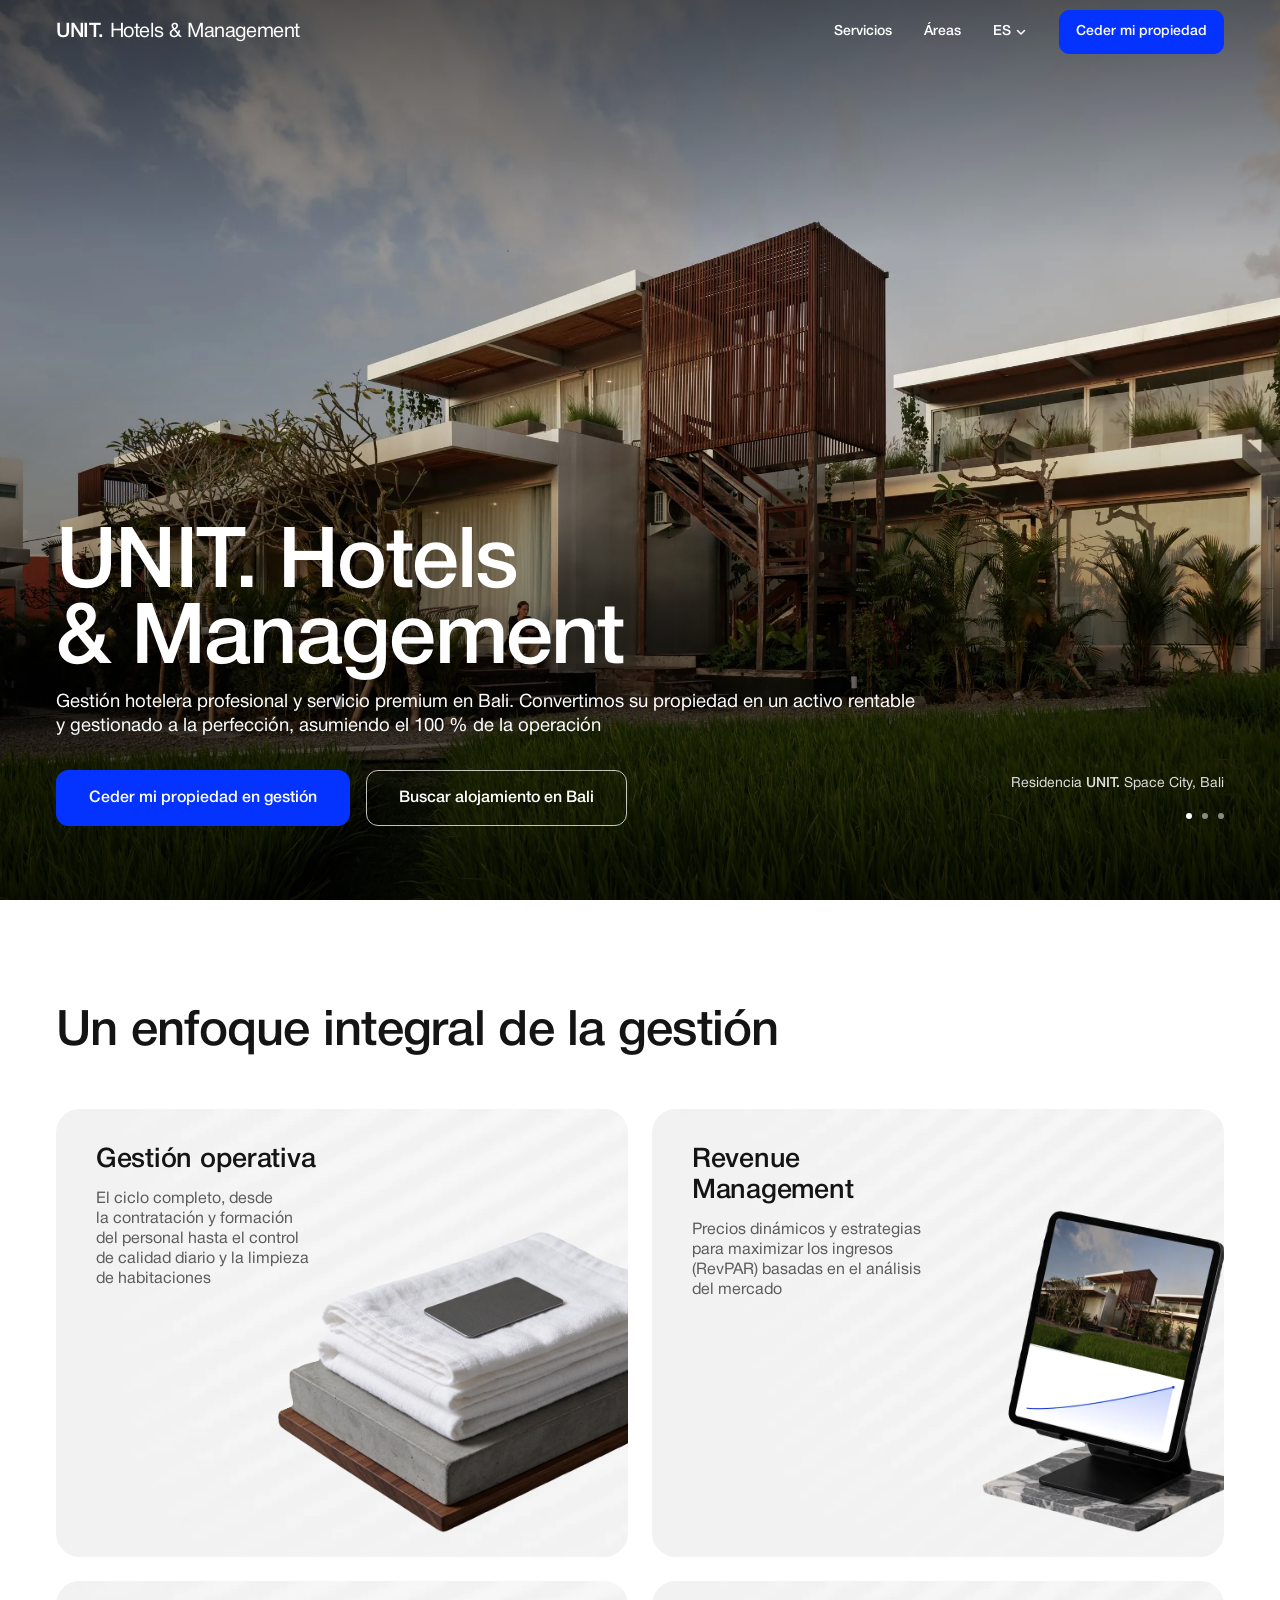
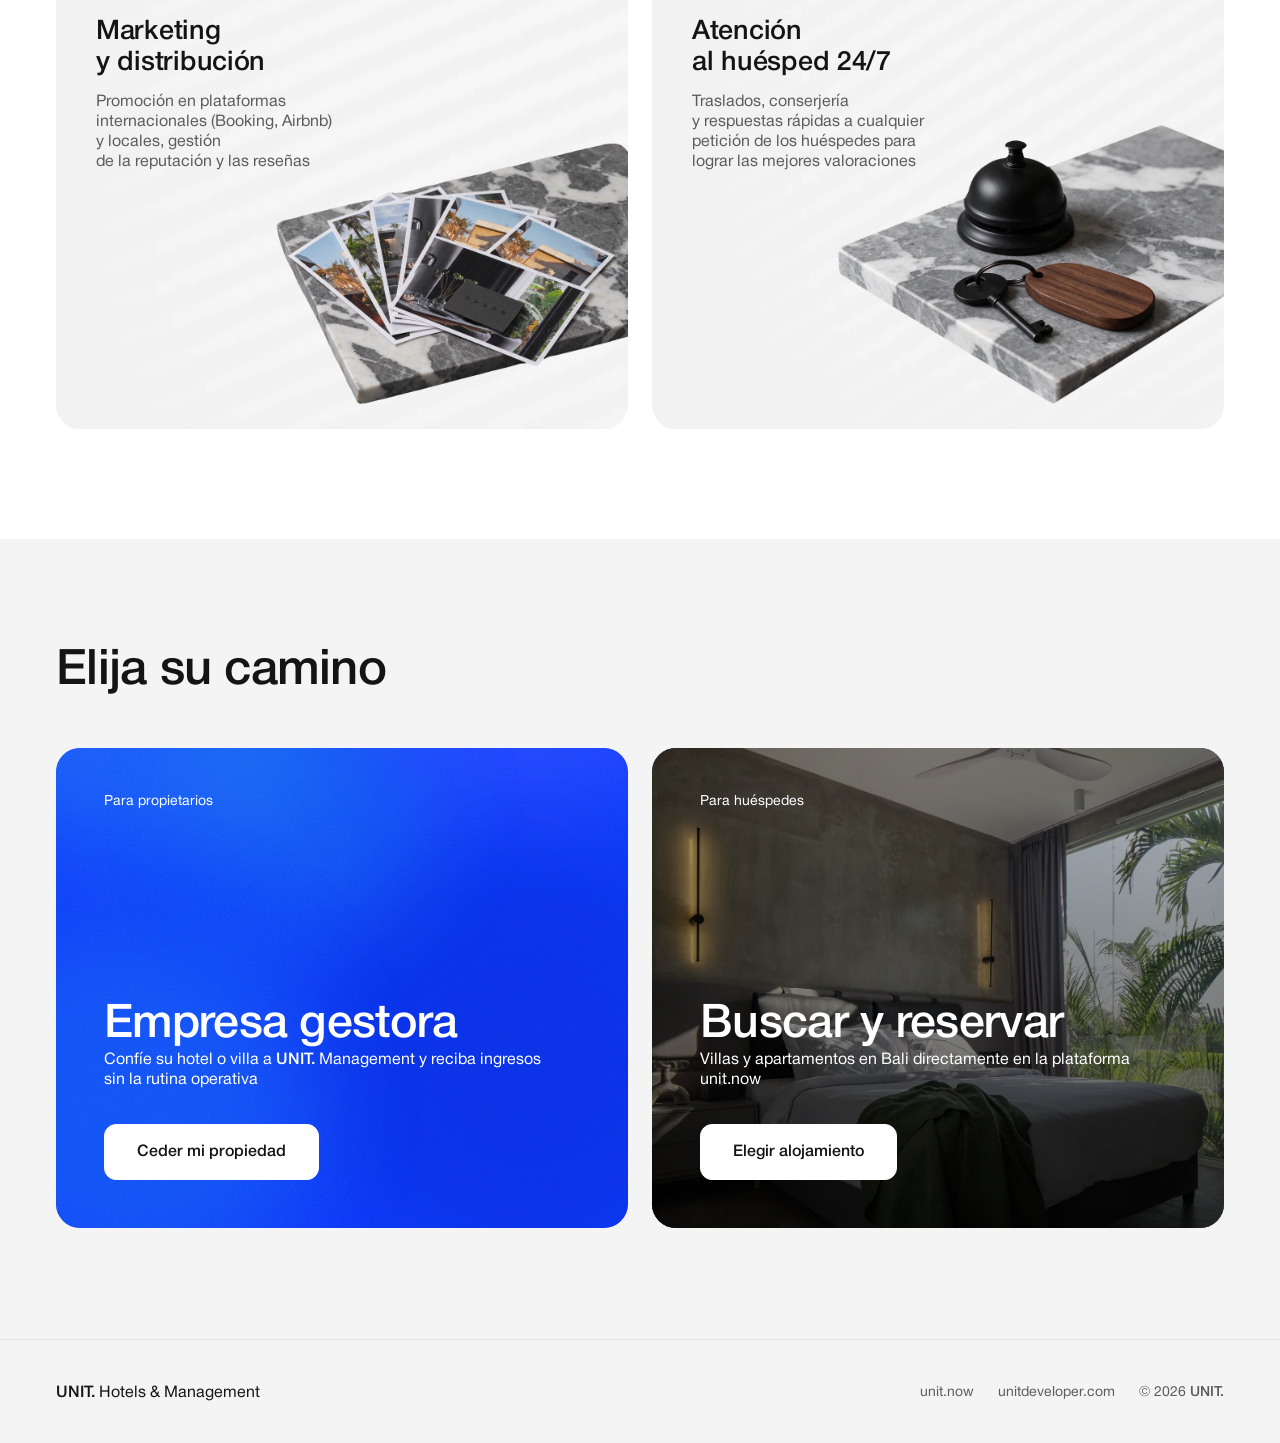
==== es/index.html @ 42de3222 "Шапка: подложка продлена под плашку Telegram/Safari, над первым экраном при прокрутке тёмное стекло" ====
<!doctype html>
<html lang="es" data-root="../">
<head>
<meta charset="utf-8">
<meta name="viewport" content="width=device-width, initial-scale=1">
<meta name="robots" content="noindex, nofollow">
<meta http-equiv="Content-Security-Policy" content="default-src 'self'; script-src 'self'; style-src 'self' 'unsafe-inline'; img-src 'self' data:; font-src 'self'; connect-src 'self'; form-action 'self'; base-uri 'self'; object-src 'none'; upgrade-insecure-requests">
<meta name="referrer" content="strict-origin-when-cross-origin">
<meta name="theme-color" content="#0433ff">
<title>UNIT. Hotels &amp; Management: hotel and villa management in Bali</title>
<meta name="description" content="Professional hospitality management and premium service in Bali. Operations, revenue management, distribution and 24/7 guest service for your property.">
<link rel="canonical" href="https://turbo1507.github.io/unithotels/es/">
<link rel="alternate" hreflang="en" href="https://turbo1507.github.io/unithotels/">
<link rel="alternate" hreflang="ru" href="https://turbo1507.github.io/unithotels/ru/">
<link rel="alternate" hreflang="id" href="https://turbo1507.github.io/unithotels/id/">
<link rel="alternate" hreflang="fr" href="https://turbo1507.github.io/unithotels/fr/">
<link rel="alternate" hreflang="es" href="https://turbo1507.github.io/unithotels/es/">
<link rel="alternate" hreflang="uk" href="https://turbo1507.github.io/unithotels/uk/">
<link rel="alternate" hreflang="it" href="https://turbo1507.github.io/unithotels/it/">
<link rel="alternate" hreflang="tr" href="https://turbo1507.github.io/unithotels/tr/">
<link rel="alternate" hreflang="nl" href="https://turbo1507.github.io/unithotels/nl/">
<link rel="alternate" hreflang="x-default" href="https://turbo1507.github.io/unithotels/">
<meta property="og:type" content="website">
<meta property="og:site_name" content="UNIT. Hotels &amp; Management">
<meta property="og:url" content="https://turbo1507.github.io/unithotels/es/">
<meta property="og:title" content="UNIT. Hotels &amp; Management">
<meta property="og:description" content="Professional hospitality management and premium service in Bali. Operations, revenue management, distribution and 24/7 guest service for your property.">
<meta property="og:image" content="https://turbo1507.github.io/unithotels/assets/img/og.jpg">
<meta property="og:image:width" content="1200">
<meta property="og:image:height" content="630">
<meta property="og:image:alt" content="UNIT. Space City residence among rice fields in Bali">
<meta property="og:locale" content="es_ES">
<meta property="og:locale:alternate" content="en_US">
<meta property="og:locale:alternate" content="ru_RU">
<meta property="og:locale:alternate" content="id_ID">
<meta property="og:locale:alternate" content="fr_FR">
<meta property="og:locale:alternate" content="uk_UA">
<meta property="og:locale:alternate" content="it_IT">
<meta property="og:locale:alternate" content="tr_TR">
<meta property="og:locale:alternate" content="nl_NL">
<meta name="twitter:card" content="summary_large_image">
<script type="application/ld+json">{"@context":"https://schema.org","@graph":[{"@type":"WebSite","name":"UNIT. Hotels & Management","url":"https://turbo1507.github.io/unithotels/","inLanguage":["en","ru","id","fr","es","uk","it","tr","nl"]},{"@type":"Organization","name":"UNIT. Hotels & Management","url":"https://turbo1507.github.io/unithotels/","parentOrganization":{"@type":"Organization","name":"UNIT.","url":"https://unitdeveloper.com"},"areaServed":"Bali, Indonesia","contactPoint":{"@type":"ContactPoint","telephone":"+62 813 3917 731","contactType":"customer service","availableLanguage":["en","ru","id"]}}]}</script>
<link rel="icon" href="data:image/svg+xml,%3Csvg xmlns=%27http://www.w3.org/2000/svg%27 viewBox=%270 0 32 32%27%3E%3Crect width=%2732%27 height=%2732%27 rx=%278%27 fill=%27%230433ff%27/%3E%3Ccircle cx=%2722%27 cy=%2722%27 r=%273%27 fill=%27%23fff%27/%3E%3C/svg%3E">
<link rel="preload" href="../assets/fonts/hn-medium.woff2" as="font" type="font/woff2" crossorigin>
<link rel="preload" href="../assets/fonts/hn-roman.woff2" as="font" type="font/woff2" crossorigin>
<link rel="stylesheet" href="../assets/site.css?v=mwm5n7fz">

</head>
<body>
<header class="hdr">
  <div class="container hdr-in">
    <a class="wordmark" href="#top"><i class="u5">UNIT.</i> Hotels &amp; Management</a>
    <nav class="nav" aria-label="Menú principal">
      <a href="#services">Servicios</a>
      <a href="#directions">Áreas</a>
    </nav>
    <div class="lang-dd">
      <button type="button" class="lang-dd-btn" aria-expanded="false" aria-controls="langList" aria-label="Idioma: Español"><span>ES</span><svg viewBox="0 0 12 12" aria-hidden="true"><path d="M2.5 4.5 6 8l3.5-3.5"/></svg></button>
      <ul class="lang-dd-list" id="langList" hidden><li><a href="../" hreflang="en" lang="en">English</a></li><li><a href="../ru/" hreflang="ru" lang="ru">Русский</a></li><li><a href="../id/" hreflang="id" lang="id">Bahasa Indonesia</a></li><li><a href="../fr/" hreflang="fr" lang="fr">Français</a></li><li><a href="../es/" hreflang="es" lang="es" aria-current="true">Español</a></li><li><a href="../uk/" hreflang="uk" lang="uk">Українська</a></li><li><a href="../it/" hreflang="it" lang="it">Italiano</a></li><li><a href="../tr/" hreflang="tr" lang="tr">Türkçe</a></li><li><a href="../nl/" hreflang="nl" lang="nl">Nederlands</a></li></ul>
    </div>
    <a class="btn btn-sm hdr-cta" href="#directions">Ceder mi propiedad</a>
  </div>
</header>

<main id="top">
  <section class="hero">
    <div class="hero-media">
      <div class="hero-slide on"><picture>
        <source media="(max-width:599px)" srcset="../assets/img/hero-m.webp" type="image/webp">
        <img src="../assets/img/hero.webp" alt="Residencia UNIT. Space City entre arrozales en Bali" fetchpriority="high" width="2200" height="1467">
      </picture></div>
      <div class="hero-slide"><picture>
        <source media="(max-width:599px)" srcset="../assets/img/hero2-m.webp" type="image/webp">
        <img src="../assets/img/hero2.webp" alt="Terraza con vista a los arrozales" loading="lazy" width="2200" height="1467">
      </picture></div>
      <div class="hero-slide"><picture>
        <source media="(max-width:599px)" srcset="../assets/img/hero3-m.webp" type="image/webp">
        <img src="../assets/img/hero3.webp" alt="UNIT. Space City al atardecer" loading="lazy" width="2200" height="1467">
      </picture></div>
    </div>
    <div class="container hero-in">
      <h1 class="t"><i class="u5">UNIT.</i> Hotels &amp; Management</h1>
      <p class="t hero-sub">Gestión hotelera profesional y servicio premium en Bali. Convertimos su propiedad en un activo rentable y gestionado a la perfección, asumiendo el 100 % de la operación</p>
      <div class="btns">
        <a class="btn btn-blue" href="#directions">Ceder mi propiedad en gestión</a>
        <a class="btn btn-ghost" href="https://unit.now">Buscar alojamiento en Bali</a>
      </div>
    </div>
    <div class="hero-caps"><p class="hero-cap on">Residencia <i class="u5">UNIT.</i> Space City, Bali</p><p class="hero-cap" aria-hidden="true">Terraza con vista a los arrozales</p><p class="hero-cap" aria-hidden="true"><i class="u5">UNIT.</i> Space City al atardecer</p></div>
    <div class="hero-dots" role="group" aria-label="Fotos"></div>
  </section>

  <section class="sec svc-sec" id="services">
    <div class="container">
      <h2 class="t h2">Un enfoque integral de la gestión</h2>
      <div class="svc">
        <article class="svc-card svc-ops svc-1">
          <div class="svc-pic"><picture>
            <source media="(max-width:599px)" srcset="../assets/img/svc-ops-m.webp" width="600" height="452">
            <img src="../assets/img/svc-ops.webp" alt="" width="920" height="719" loading="lazy">
          </picture></div>
          <h3 class="t">Gestión operativa</h3>
          <p class="t">El ciclo completo, desde la contratación y formación del personal hasta el control de calidad diario y la limpieza de habitaciones</p>
        </article>
        <article class="svc-card svc-rev svc-2">
          <div class="svc-pic"><picture>
            <source media="(max-width:599px)" srcset="../assets/img/svc-rev-m.webp" width="455" height="444">
            <img src="../assets/img/svc-rev.webp" alt="" width="594" height="760" loading="lazy">
          </picture></div>
          <h3 class="t">Revenue Management</h3>
          <p class="t">Precios dinámicos y estrategias para maximizar los ingresos (RevPAR) basadas en el análisis del mercado</p>
        </article>
        <article class="svc-card svc-mkt svc-3">
          <div class="svc-pic"><picture>
            <source media="(max-width:599px)" srcset="../assets/img/svc-mkt-m.webp" width="599" height="364">
            <img src="../assets/img/svc-mkt.webp" alt="" width="960" height="650" loading="lazy">
          </picture></div>
          <h3 class="t">Marketing y distribución</h3>
          <p class="t">Promoción en plataformas internacionales (Booking, Airbnb) y locales, gestión de la reputación y las reseñas</p>
        </article>
        <article class="svc-card svc-guest svc-4">
          <div class="svc-pic"><picture>
            <source media="(max-width:599px)" srcset="../assets/img/svc-guest-m.webp" width="698" height="481">
            <img src="../assets/img/svc-guest.webp" alt="" width="959" height="660" loading="lazy">
          </picture></div>
          <h3 class="t">Atención al huésped 24/7</h3>
          <p class="t">Traslados, conserjería y respuestas rápidas a cualquier petición de los huéspedes para lograr las mejores valoraciones</p>
        </article>
      </div>
    </div>
  </section>

  <section class="sec dir-sec" id="directions">
    <div class="container">
      <h2 class="t h2">Elija su camino</h2>
      <div class="dir">
        <article class="dir-card dir-mgmt">
          <div class="flow" aria-hidden="true"><span class="flow-blobs"><i></i><i></i><i></i><i></i><i></i></span><span class="flow-grain"></span></div>
          <span class="t dir-tag">Para propietarios</span>
          <div class="dir-body">
            <h3 class="t">Empresa gestora</h3>
            <p class="t">Confíe su hotel o villa a <i class="u5">UNIT.</i> Management y reciba ingresos sin la rutina operativa</p>
            <a class="btn btn-white" href="https://wa.me/628133917731" data-todo="unit-management-url" target="_blank" rel="noopener noreferrer">Ceder mi propiedad</a>
          </div>
        </article>
        <article class="dir-card dir-book">
          <img src="../assets/img/dir-book.webp" alt="" width="1600" height="1067" loading="lazy">
          <span class="t dir-tag">Para huéspedes</span>
          <div class="dir-body">
            <h3 class="t">Buscar y reservar</h3>
            <p class="t">Villas y apartamentos en Bali directamente en la plataforma unit.now</p>
            <a class="btn btn-white" href="https://unit.now">Elegir alojamiento</a>
          </div>
        </article>
      </div>
    </div>
  </section>
</main>

<footer class="ftr">
  <div class="container ftr-in">
    <span class="t wordmark"><i class="u5">UNIT.</i> Hotels &amp; Management</span>
    <nav class="ftr-links" aria-label="Ecosistema UNIT.">
      <a class="t" href="https://unit.now">unit.now</a>
      <a class="t" href="https://unitdeveloper.com">unitdeveloper.com</a>
      <span class="t">© 2026 <i class="u5">UNIT.</i></span>
    </nav>
  </div>
</footer>
<script src="../assets/site.js?v=mwm5n7fz" defer></script>
</body>
</html>
---- assets/site.css ----
/* метрики как у hhea: иначе Chrome на Windows берёт win-метрики и текст в строке сдвигается вниз */
@font-face{font-family:'Helvetica Neue';src:url(fonts/hn-roman.woff2) format('woff2');font-weight:400;font-display:swap;ascent-override:71.4%;descent-override:19.8%;line-gap-override:0%}
@font-face{font-family:'Helvetica Neue';src:url(fonts/hn-medium.woff2) format('woff2');font-weight:500;font-display:swap;ascent-override:71.4%;descent-override:19.1%;line-gap-override:0%}
@font-face{font-family:'Helvetica Neue';src:url(fonts/hn-bold.woff2) format('woff2');font-weight:700;font-display:swap;ascent-override:71.4%;descent-override:19.1%;line-gap-override:0%}

:root{
  --blue:#0433ff;--blue-hover:#2d55ff;--ink:#141414;--ink-2:#5c5c5c;--grey:#f4f4f4;--line:#e6e6e6;--white:#fff;
  --gutter:56px;--container:min(1600px,100% - 2*var(--gutter));
  --sec:clamp(56px,34.67px + 5.926vw,120px);
  --vh:1vh;
}
@media (max-width:1023px){:root{--gutter:32px}}
@media (max-width:599px){:root{--gutter:16px}}

*{box-sizing:border-box;margin:0;padding:0}
html,body{overflow-x:clip}
html{scroll-padding-top:64px}
body{font-family:'Helvetica Neue',Helvetica,Arial,sans-serif;font-weight:400;color:var(--ink);background:var(--white);-webkit-font-smoothing:antialiased;line-height:1.25;text-rendering:optimizeLegibility}
a{color:inherit;text-decoration:none}
img{display:block;max-width:100%}
i,em{font-style:normal}
ul{list-style:none}
.u5{font-weight:500}
.container{width:var(--container);margin-inline:auto}

/* текст обрезан по заглавным и по базовой линии, как в Figma: отступы между блоками считаются от букв */
.t{font-size:var(--fs);line-height:var(--lh);
  margin-top:calc(var(--mt,0px) + var(--fs)*.44 - var(--lh)/2);
  margin-bottom:calc(var(--mb,0px) + var(--fs)*.26 - var(--lh)/2)}

/* кнопки */
.btn{display:inline-flex;align-items:center;justify-content:center;height:56px;padding:0 32px;border-radius:12px;font-size:16px;font-weight:500;line-height:20px;white-space:nowrap;transition:background-color .2s,color .2s,border-color .2s,opacity .2s}
.btn-blue{background:var(--blue);color:var(--white)}
.btn-ghost{border:1px solid var(--white);color:var(--white)}
.btn-white{background:var(--white);color:var(--ink)}
.btn-sm{height:44px;padding:0 16px;border-radius:10px;font-size:14px;line-height:18px;background:var(--blue);color:var(--white)}

/* шапка как у UNIT.FURNITURE: прозрачная поверх первого экрана */
.hdr{position:fixed;inset:0 0 auto;z-index:20;color:var(--ink);background:rgba(255,255,255,.92);-webkit-backdrop-filter:blur(12px);backdrop-filter:blur(12px);border-bottom:1px solid var(--line);transition:background-color .3s,border-color .3s,color .3s}
.hdr.is-over{color:var(--white);background:rgba(0,0,0,.34);-webkit-backdrop-filter:blur(14px);backdrop-filter:blur(14px);border-color:rgba(255,255,255,.08)}
.hdr.is-over.is-top{background:transparent;-webkit-backdrop-filter:none;backdrop-filter:none;border-color:transparent}
/* в Telegram и Safari на iOS верх страницы виден сквозь их полупрозрачную плашку: продлеваем подложку шапки вверх */
.hdr::before{content:"";position:absolute;left:0;right:0;bottom:100%;height:240px;background:inherit;-webkit-backdrop-filter:inherit;backdrop-filter:inherit;pointer-events:none}
.hdr-in{display:flex;align-items:center;height:64px}
.wordmark{font-size:20px;line-height:24px;letter-spacing:-.02em;white-space:nowrap;margin-right:auto}
.nav{display:flex;gap:32px;margin-right:24px;font-size:14px;font-weight:500;line-height:18px}
.nav a{display:flex;align-items:center;min-height:44px;transition:opacity .2s}
.hdr-cta{margin-left:24px}
@media (hover:hover){.nav a:hover,.wordmark:hover{opacity:.8}}
.lang-dd{position:relative}
.lang-dd-btn{display:flex;align-items:center;gap:4px;height:44px;padding:0 8px;font:inherit;font-size:14px;font-weight:500;line-height:18px;color:inherit;background:none;border:0;border-radius:10px;cursor:pointer}
.lang-dd-btn svg{width:12px;height:12px;fill:none;stroke:currentColor;stroke-width:1.5;stroke-linecap:round;stroke-linejoin:round;transition:transform .2s}
.lang-dd-btn[aria-expanded="true"] svg{transform:rotate(180deg)}
.lang-dd-list{position:absolute;top:calc(100% + 8px);right:0;z-index:30;min-width:216px;padding:8px 0;background:var(--white);border:1px solid var(--line);border-radius:10px;color:var(--ink)}
.lang-dd-list[hidden]{display:none}
.lang-dd-list a{display:flex;align-items:center;min-height:44px;padding:0 16px;font-size:15px;white-space:nowrap}
.lang-dd-list a[aria-current]{color:var(--blue);font-weight:500}
@media (hover:hover){.lang-dd-btn:hover{opacity:.8}.lang-dd-list a:hover{color:var(--blue)}}
@media (max-width:1023px){.nav{display:none}}
@media (max-width:599px){
  .wordmark{font-size:17px;line-height:20px}
  .hdr-cta{display:none}
}

/* первый экран */
.hero{position:relative;display:flex;align-items:flex-end;min-height:max(640px,calc(var(--vh)*100));color:var(--white);background:#000}
.hero picture,.hero img{position:absolute;inset:0;width:100%;height:100%;object-fit:cover}
.hero::after{content:"";position:absolute;inset:0;background:linear-gradient(180deg,rgba(0,0,0,.45) 0%,rgba(0,0,0,0) 28%,rgba(0,0,0,0) 40%,rgba(0,0,0,.72) 100%)}
.hero-in{position:relative;z-index:1;display:flex;flex-direction:column;align-items:flex-start;padding-bottom:clamp(40px,26.67px + 3.704vw,80px)}
.hero h1{--fs:clamp(40px,22.67px + 4.815vw,92px);--lh:calc(var(--fs)*.9);font-weight:500;letter-spacing:-.02em;max-width:6.9em}
.hero-sub{--fs:clamp(16px,15px + .278vw,19px);--lh:clamp(20px,18.67px + .37vw,24px);--mt:clamp(24px,21.33px + .741vw,32px);max-width:992px}
.btns{display:flex;flex-wrap:wrap;gap:16px;margin-top:clamp(32px,29.33px + .741vw,40px)}
@media (max-width:599px){
  .btns{flex-direction:column;gap:8px;width:100%}
  .btns .btn{width:100%}
}

/* секции */
.sec{padding-block:var(--sec)}
.h2{--fs:clamp(32px,25.33px + 1.852vw,52px);--lh:clamp(35px,28px + 1.944vw,56px);--mb:64px;font-weight:500;letter-spacing:-.015em}
@media (max-width:599px){.h2{--mb:40px}}

/* услуги: заголовок и текст слева сверху, предмет справа снизу; обрезать можно только правым краем */
.svc{display:grid;gap:24px}
@media (min-width:1200px){.svc{grid-template-columns:1fr 1fr}}
.svc-card{position:relative;height:448px;padding:40px;border-radius:24px;overflow:clip;isolation:isolate;background:var(--grey) center/cover no-repeat}
/* подложки по классам, не через переменную: url() в var() Chrome считает от файла стилей, Safari от страницы */
.svc-1{background-image:url(img/bg-d1.webp)}.svc-2{background-image:url(img/bg-d2.webp)}.svc-3{background-image:url(img/bg-d3.webp)}.svc-4{background-image:url(img/bg-d4.webp)}
.svc-card h3{--fs:27px;--lh:31px;font-weight:500;letter-spacing:-.01em;max-width:240px}
.svc-card p{--fs:16px;--lh:20px;--mt:24px;color:var(--ink-2);max-width:240px}
.svc-pic{position:absolute;inset:0;z-index:-1;pointer-events:none;user-select:none;container-type:inline-size}
.svc-pic img{position:absolute;bottom:24px;height:auto;max-width:none}
.svc-ops .svc-pic img{width:min(440px,67.5cqw);right:max(-40px,-6.1cqw)}
.svc-rev .svc-pic img{width:min(288px,44.2cqw);right:max(-12px,-1.8cqw)}
.svc-mkt .svc-pic img{width:min(443px,67.9cqw);right:max(-40px,-6.1cqw)}
.svc-guest .svc-pic img{width:min(465px,71.3cqw);right:max(-24px,-3.7cqw)}
/* телефон: предмет выглядывает над карточкой на 32, текст под ним */
@media (max-width:599px){
  .svc-sec .h2{--mb:72px}
  .svc{gap:56px}
  .svc-card{height:auto;padding:208px 24px 32px;border-radius:16px;overflow:visible}
  .svc-1{background-image:url(img/bg-m1.webp)}.svc-2{background-image:url(img/bg-m2.webp)}.svc-3{background-image:url(img/bg-m3.webp)}.svc-4{background-image:url(img/bg-m4.webp)}
  .svc-card h3{--fs:22px;--lh:25px;max-width:none}
  .svc-card p{--mt:16px;max-width:none}
  .svc-pic{inset:-32px 0 auto;height:208px;overflow:clip;border-radius:0}
  .svc-pic img{top:0;bottom:auto;height:208px;width:auto}
  .svc-ops .svc-pic img,.svc-rev .svc-pic img{width:auto;right:auto;left:50%;transform:translateX(-50%)}
  .svc-mkt .svc-pic img{width:auto;right:auto;left:24px}
  .svc-guest .svc-pic{top:-80px;height:256px}
  .svc-guest .svc-pic img{width:auto;right:auto;left:24px;top:16px;height:240px}
}

/* направления */
.dir-sec{background:var(--grey)}
.dir{display:grid;gap:24px}
@media (min-width:1024px){.dir{grid-template-columns:1fr 1fr}}
.dir-card{position:relative;display:flex;flex-direction:column;justify-content:space-between;min-height:480px;padding:48px;border-radius:24px;overflow:clip;isolation:isolate;color:var(--white);transition:background-color .25s}
.dir-mgmt{background:var(--blue)}
.dir-book{background:#1d2a4a}
.dir-book img{position:absolute;inset:0;width:100%;height:100%;object-fit:cover;z-index:-2;transition:transform .5s}
.dir-book::after{content:"";position:absolute;inset:0;z-index:-1;background:linear-gradient(180deg,rgba(0,0,0,.2) 0%,rgba(0,0,0,.7) 100%)}
/* синяя карточка: живой фон как у подписки nuanu, но ещё слабее — пятна почти в тон синего, зерно тише */
.flow{position:absolute;inset:0;z-index:-1;pointer-events:none;border-radius:inherit;overflow:hidden}
.flow-blobs{position:absolute;inset:0}
.flow-blobs i{position:absolute;border-radius:50%;aspect-ratio:1;filter:blur(clamp(32px,4vw,56px));will-change:transform;animation:flow-float 18s ease-in-out infinite alternate}
.flow-blobs i:nth-child(1){width:70%;left:-22%;top:-60%;background:#2a8cf5;opacity:.45}
.flow-blobs i:nth-child(2){width:60%;left:52%;top:-55%;background:#2e50ff;opacity:.7;animation-duration:23s;animation-delay:-6s}
.flow-blobs i:nth-child(3){width:75%;left:45%;top:20%;background:#0a2fe0;opacity:.7;animation-duration:26s;animation-delay:-11s}
.flow-blobs i:nth-child(4){width:65%;left:-20%;top:35%;background:#1a6cf0;opacity:.5;animation-duration:22s;animation-delay:-3s}
.flow-blobs i:nth-child(5){width:40%;left:25%;top:-10%;background:#2bb6e0;opacity:.25;animation-duration:28s;animation-delay:-14s}
@keyframes flow-float{0%{transform:translate(0,0) scale(1)}25%{transform:translate(26%,20%) scale(1.14)}50%{transform:translate(6%,42%) scale(.88)}75%{transform:translate(-24%,18%) scale(1.1)}100%{transform:translate(-8%,-6%) scale(.96)}}
@media (prefers-reduced-motion:reduce){.flow-blobs i{animation:none}}
.flow-grain{position:absolute;inset:0;opacity:.14;mix-blend-mode:overlay;background-image:url("data:image/svg+xml,%3Csvg xmlns=%27http://www.w3.org/2000/svg%27 width=%27160%27 height=%27160%27%3E%3Cfilter id=%27n%27%3E%3CfeTurbulence type=%27fractalNoise%27 baseFrequency=%27.9%27 numOctaves=%272%27 stitchTiles=%27stitch%27/%3E%3C/filter%3E%3Crect width=%27100%25%27 height=%27100%25%27 filter=%27url(%23n)%27/%3E%3C/svg%3E")}
.dir-tag{--fs:14px;--lh:18px}
.dir-body{display:flex;flex-direction:column;align-items:flex-start}
.dir-card h3{--fs:clamp(32px,26.33px + 1.574vw,49px);--lh:clamp(34px,28.33px + 1.574vw,51px);font-weight:500;letter-spacing:-.015em}
.dir-card p{--fs:16px;--lh:20px;--mt:24px;max-width:480px}
@media (min-width:1280px){.dir-card p{--mt:16px}}
.dir-card .btn{margin-top:40px}
@media (max-width:599px){
  .dir{gap:16px}
  .dir-card{min-height:400px;padding:32px 24px;border-radius:16px}
  .dir-card .btn{margin-top:24px;width:100%}
}

/* подвал */
.ftr{background:var(--grey);border-top:1px solid var(--line);color:var(--ink-2)}
.ftr-in{display:flex;align-items:center;justify-content:space-between;gap:24px;min-height:103px}
.ftr .wordmark{--fs:16px;--lh:24px;font-size:var(--fs);color:var(--ink);letter-spacing:0;margin-right:0}
.ftr-links{display:flex;flex-wrap:wrap;align-items:center;gap:16px 24px}
.ftr-links .t{--fs:14px;--lh:21px}
@media (hover:hover){.ftr-links a:hover{color:var(--blue)}}
@media (max-width:599px){
  .ftr-in{flex-direction:column;align-items:flex-start;gap:0;padding-block:40px}
  .ftr-links{margin-top:24px}
  .ftr-links span{flex-basis:100%}
}

/* зона нажатия не меньше 44 без сдвига вёрстки */
.ftr-links a,.wordmark{position:relative}
.ftr-links a::after,.wordmark::after{content:"";position:absolute;inset:-12px -6px}

/* фокус с клавиатуры */
:focus-visible{outline:2px solid var(--blue);outline-offset:3px}
.hdr.is-over :focus-visible,.hero :focus-visible,.dir-card:focus-visible{outline-color:var(--white)}
.dir-card:focus-visible{outline-offset:-6px}

/* состояния кнопок по логике UNIT.FURNITURE: синяя при наведении становится контурной (рамка и текст синие),
   прозрачная на фото заливается синим, белая меняет текст на синий; плавно .3s, без сжатия.
   На телефоне наведения нет: то же самое показывает нажатие. Фокус с клавиатуры — обводка */
html{-webkit-tap-highlight-color:transparent}
.btn{border:1px solid transparent;transition:background-color .3s ease,color .3s ease,border-color .3s ease;touch-action:manipulation}
.btn-blue,.btn-sm{background:var(--blue);border-color:var(--blue);color:var(--white)}
.btn-ghost{background:transparent;border-color:rgba(255,255,255,.75);color:var(--white)}
.btn-white{background:var(--white);border-color:var(--white);color:var(--ink)}
@media (hover:hover){
  .btn-blue:hover,.btn-sm:hover{background:transparent;border-color:var(--blue);color:var(--blue)}
  .btn-ghost:hover{background:var(--blue);border-color:var(--blue);color:var(--white)}
  .btn-white:hover{color:var(--blue)}
}
.btn-blue:active,.btn-sm:active{background:transparent;border-color:var(--blue);color:var(--blue)}
.btn-ghost:active{background:var(--blue);border-color:var(--blue);color:var(--white)}
.btn-white:active{color:var(--blue)}
.nav a:active,.wordmark:active,.lang-dd-btn:active{opacity:.6}
.lang-dd-list a:active{color:var(--blue)}
.ftr-links a:active{color:var(--blue)}


/* галерея первого экрана как у UNIT.FURNITURE: 3 фото сменяются наплывом, подпись справа внизу над точками */
.hero{--hb:clamp(40px,26.67px + 3.704vw,80px);--edge:calc((100% - var(--container))/2)}
.hero-media{position:absolute;inset:0}
.hero-slide{position:absolute;inset:0;opacity:0;transition:opacity 1.1s ease}
.hero-slide.on{opacity:1}
.hero-caps{position:absolute;z-index:2;right:var(--edge);bottom:calc(var(--hb) + 32px);width:min(34ch,34%);height:44px}
.hero-cap{position:absolute;right:0;bottom:0;width:max-content;max-width:100%;text-align:right;font-size:14px;line-height:20px;color:rgba(255,255,255,.86);opacity:0;transition:opacity .6s ease}
.hero-cap.on{opacity:1;transition-delay:.3s}
.hero-dots{position:absolute;z-index:2;right:calc(var(--edge) - 5px);bottom:calc(var(--hb) - 2px);display:flex;filter:drop-shadow(0 0 3px rgba(0,0,0,.35))}
.hero-dots button{position:relative;display:grid;place-items:center;width:16px;height:24px;padding:0;border:0;background:none;cursor:pointer}
.hero-dots button::before{content:"";width:6px;height:6px;border-radius:50%;background:rgba(255,255,255,.5);transition:background-color .2s,transform .2s}
.hero-dots button::after{content:"";position:absolute;inset:-10px 0}
.hero-dots button[aria-current="true"]::before{background:var(--white)}
@media (hover:hover){.hero-dots button:hover::before{background:rgba(255,255,255,.85)}}
.hero-dots button:active::before{transform:scale(.8)}
/* текст первого экрана не заходит под подпись */
@media (min-width:1024px){.hero-in{padding-right:min(34ch,34%)}}
@media (max-width:1023px){.hero-caps{display:none}}
@media (max-width:599px){.hero-dots{display:none}}
@media (prefers-reduced-motion:reduce){.hero-slide,.hero-cap{transition:none}}
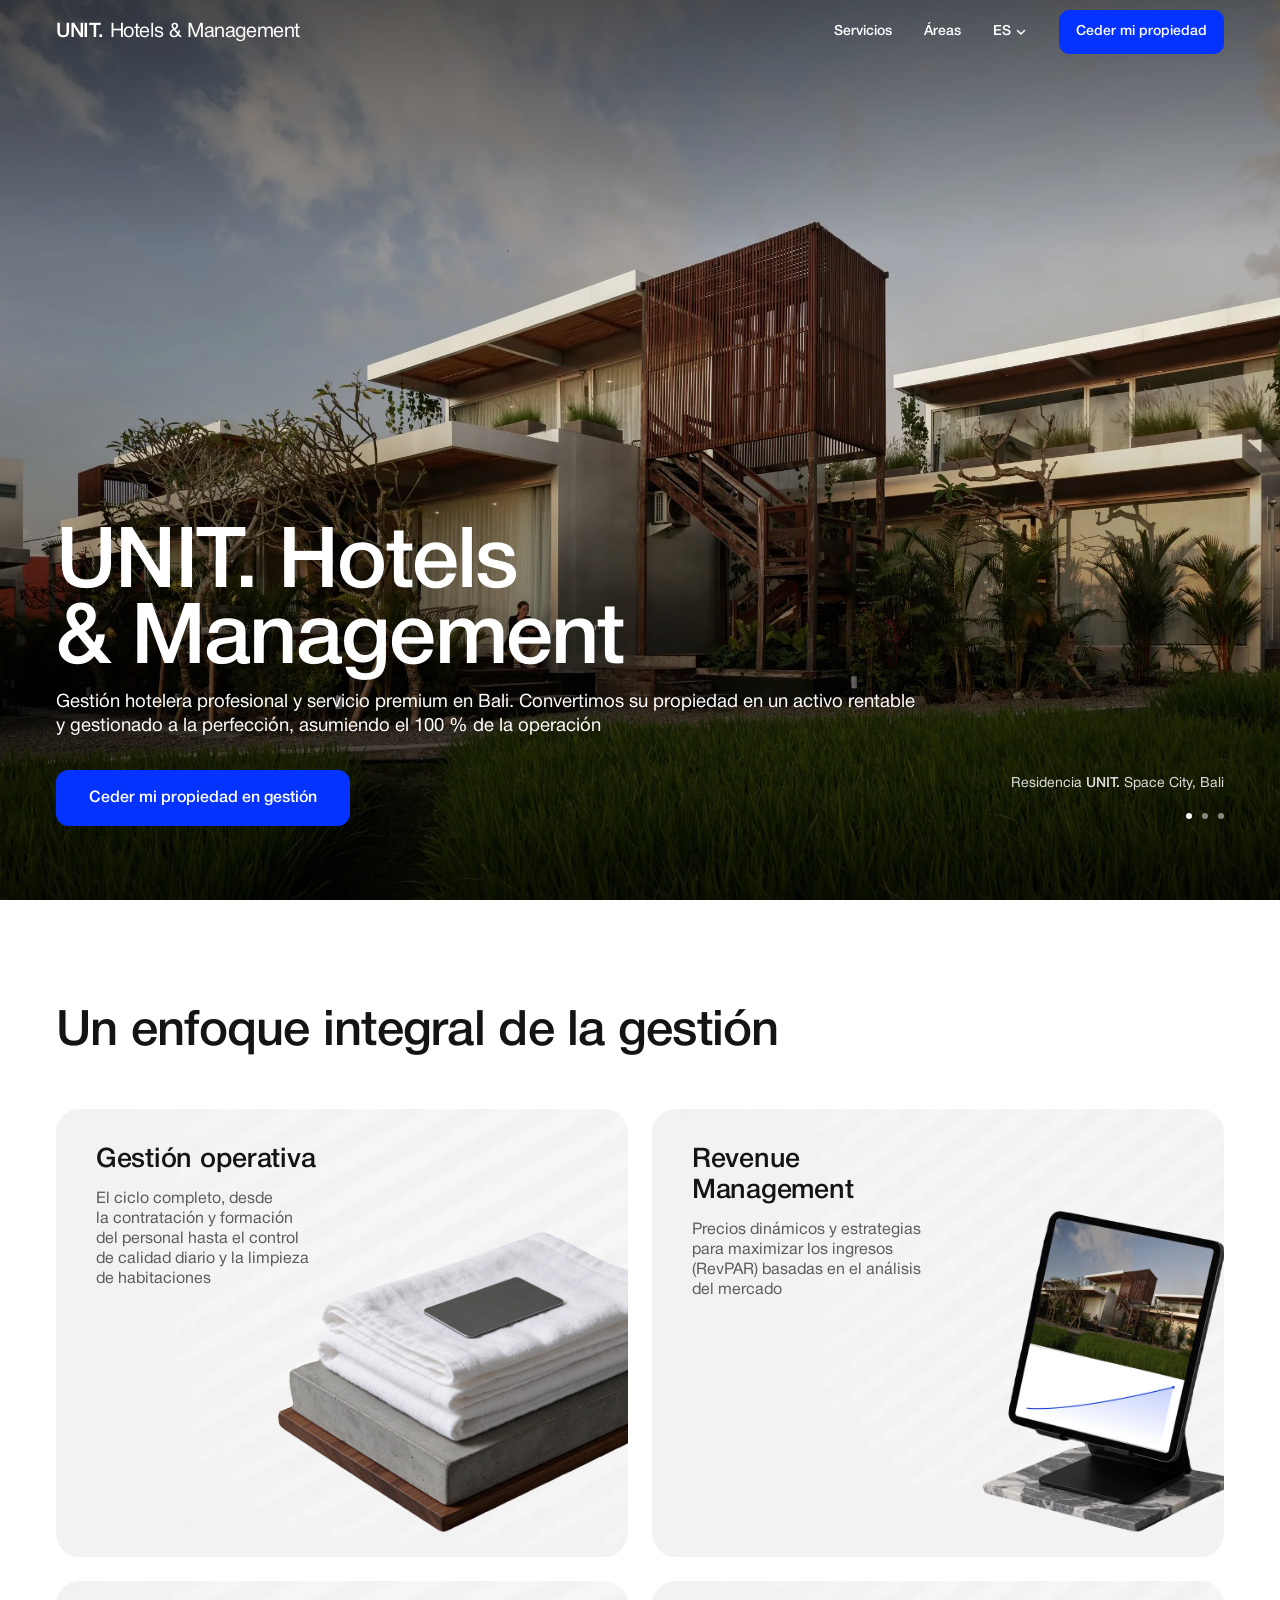
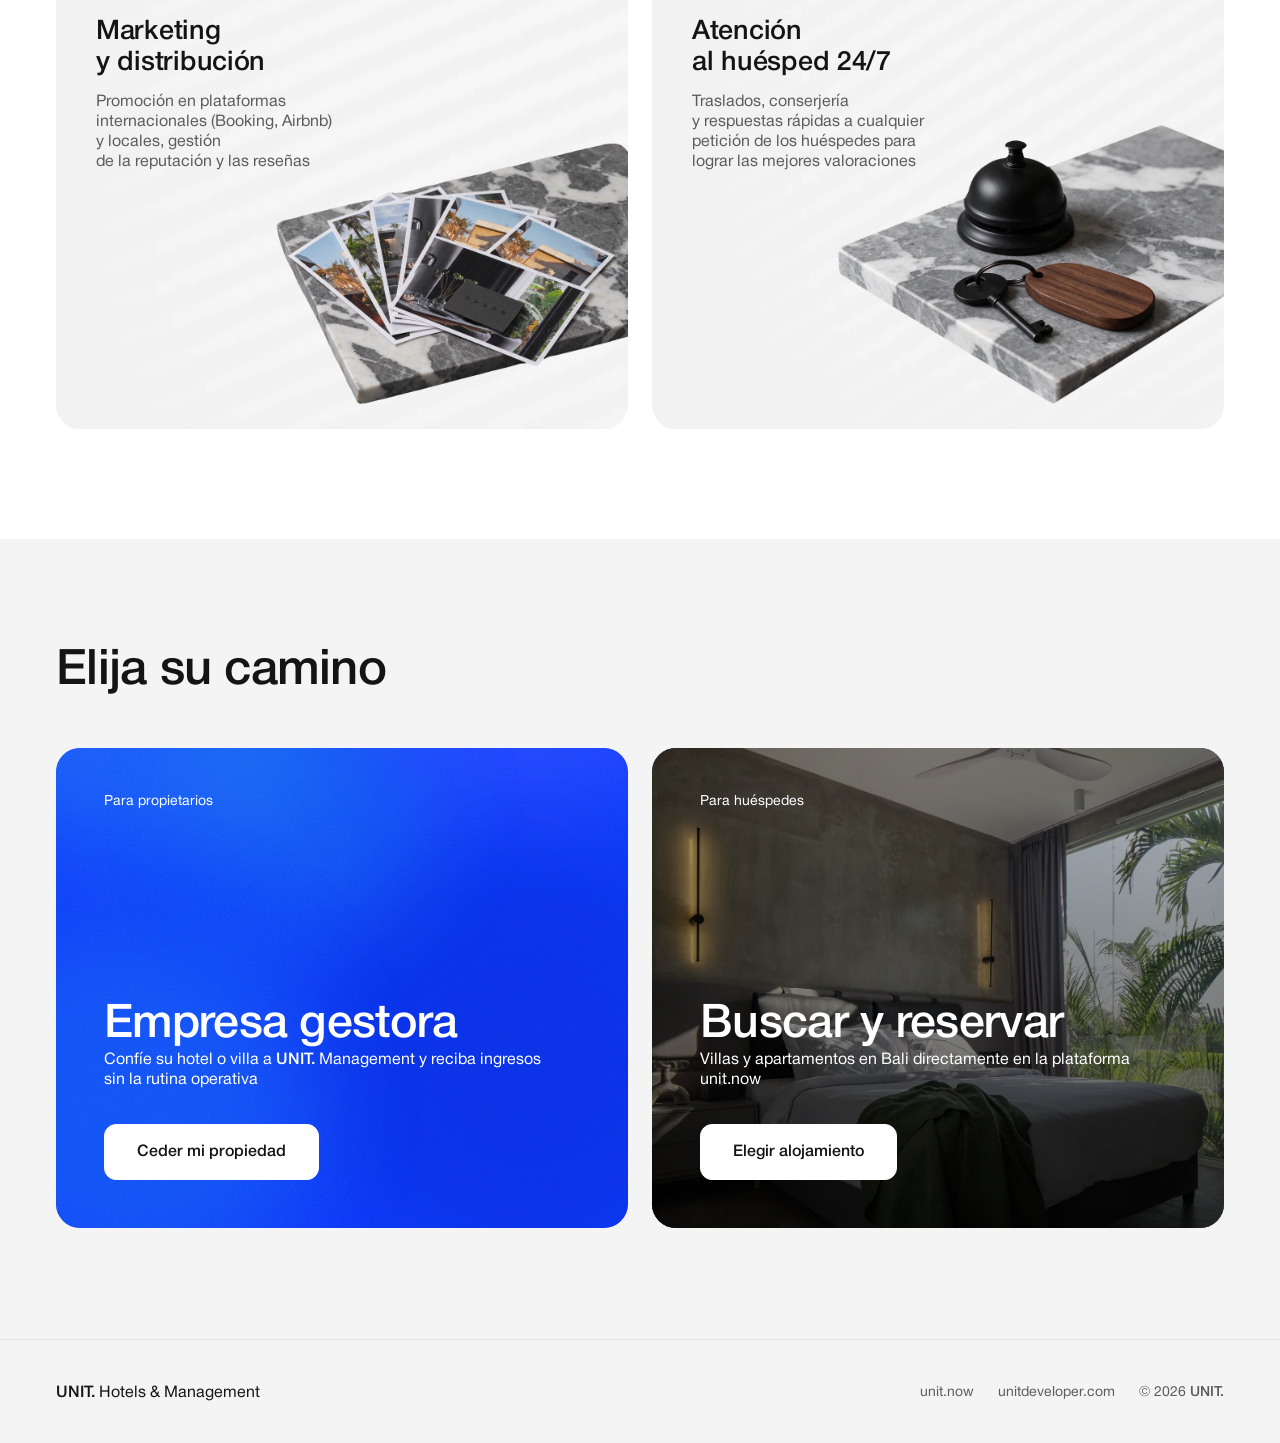
==== commit 09e1a314: "Первый экран: одна кнопка «Передать объект в управление»; шапка светлеет сразу при прокрутке и не сл" ====
--- a/es/index.html
+++ b/es/index.html
@@ -43,7 +43,7 @@
 <link rel="icon" href="data:image/svg+xml,%3Csvg xmlns=%27http://www.w3.org/2000/svg%27 viewBox=%270 0 32 32%27%3E%3Crect width=%2732%27 height=%2732%27 rx=%278%27 fill=%27%230433ff%27/%3E%3Ccircle cx=%2722%27 cy=%2722%27 r=%273%27 fill=%27%23fff%27/%3E%3C/svg%3E">
 <link rel="preload" href="../assets/fonts/hn-medium.woff2" as="font" type="font/woff2" crossorigin>
 <link rel="preload" href="../assets/fonts/hn-roman.woff2" as="font" type="font/woff2" crossorigin>
-<link rel="stylesheet" href="../assets/site.css?v=mwm5n7fz">
+<link rel="stylesheet" href="../assets/site.css?v=mwmil6y1">
 
 </head>
 <body>
@@ -83,7 +83,6 @@
       <p class="t hero-sub">Gestión hotelera profesional y servicio premium en Bali. Convertimos su propiedad en un activo rentable y gestionado a la perfección, asumiendo el 100 % de la operación</p>
       <div class="btns">
         <a class="btn btn-blue" href="#directions">Ceder mi propiedad en gestión</a>
-        <a class="btn btn-ghost" href="https://unit.now">Buscar alojamiento en Bali</a>
       </div>
     </div>
     <div class="hero-caps"><p class="hero-cap on">Residencia <i class="u5">UNIT.</i> Space City, Bali</p><p class="hero-cap" aria-hidden="true">Terraza con vista a los arrozales</p><p class="hero-cap" aria-hidden="true"><i class="u5">UNIT.</i> Space City al atardecer</p></div>
@@ -167,6 +166,6 @@
     </nav>
   </div>
 </footer>
-<script src="../assets/site.js?v=mwm5n7fz" defer></script>
+<script src="../assets/site.js?v=mwmil6y1" defer></script>
 </body>
 </html>
--- a/assets/site.css
+++ b/assets/site.css
@@ -37,8 +37,7 @@
 
 /* шапка как у UNIT.FURNITURE: прозрачная поверх первого экрана */
 .hdr{position:fixed;inset:0 0 auto;z-index:20;color:var(--ink);background:rgba(255,255,255,.92);-webkit-backdrop-filter:blur(12px);backdrop-filter:blur(12px);border-bottom:1px solid var(--line);transition:background-color .3s,border-color .3s,color .3s}
-.hdr.is-over{color:var(--white);background:rgba(0,0,0,.34);-webkit-backdrop-filter:blur(14px);backdrop-filter:blur(14px);border-color:rgba(255,255,255,.08)}
-.hdr.is-over.is-top{background:transparent;-webkit-backdrop-filter:none;backdrop-filter:none;border-color:transparent}
+.hdr.is-over{color:var(--white);background:transparent;-webkit-backdrop-filter:none;backdrop-filter:none;border-color:transparent}
 /* в Telegram и Safari на iOS верх страницы виден сквозь их полупрозрачную плашку: продлеваем подложку шапки вверх */
 .hdr::before{content:"";position:absolute;left:0;right:0;bottom:100%;height:240px;background:inherit;-webkit-backdrop-filter:inherit;backdrop-filter:inherit;pointer-events:none}
 .hdr-in{display:flex;align-items:center;height:64px}
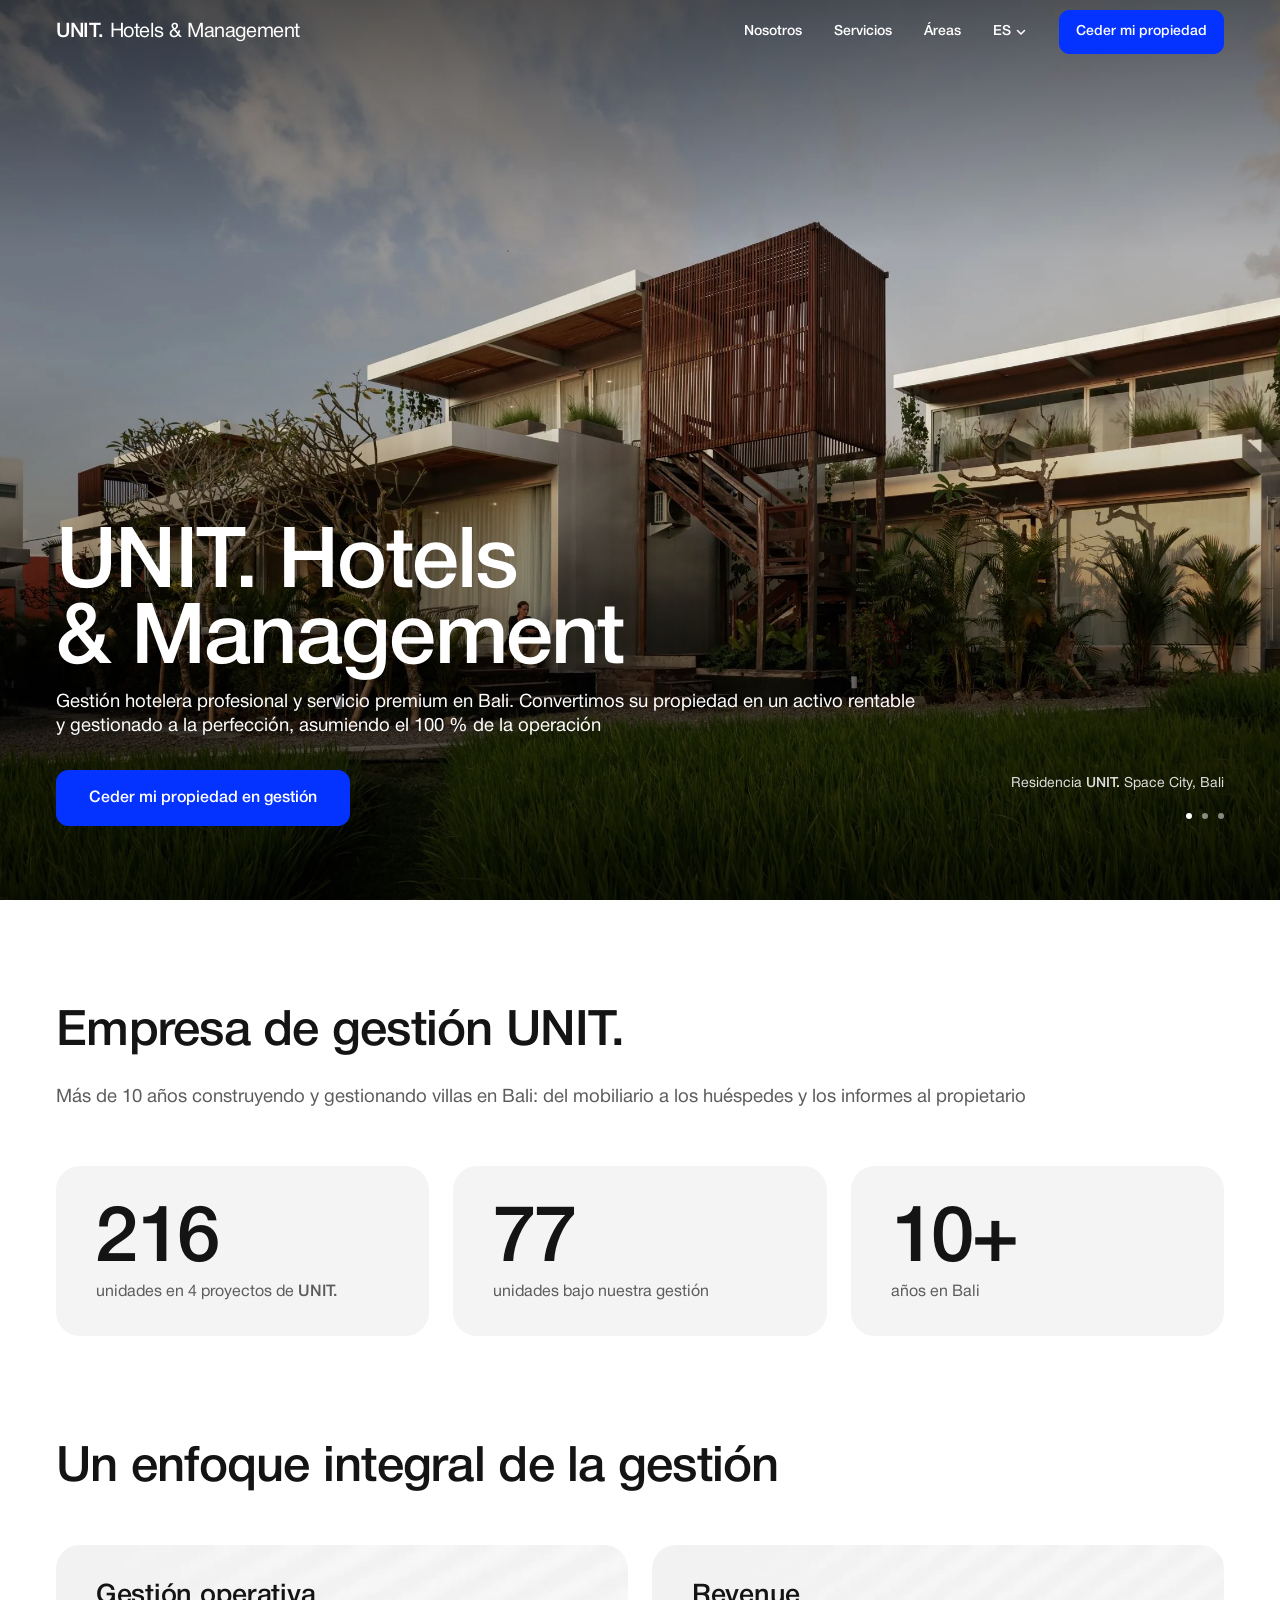
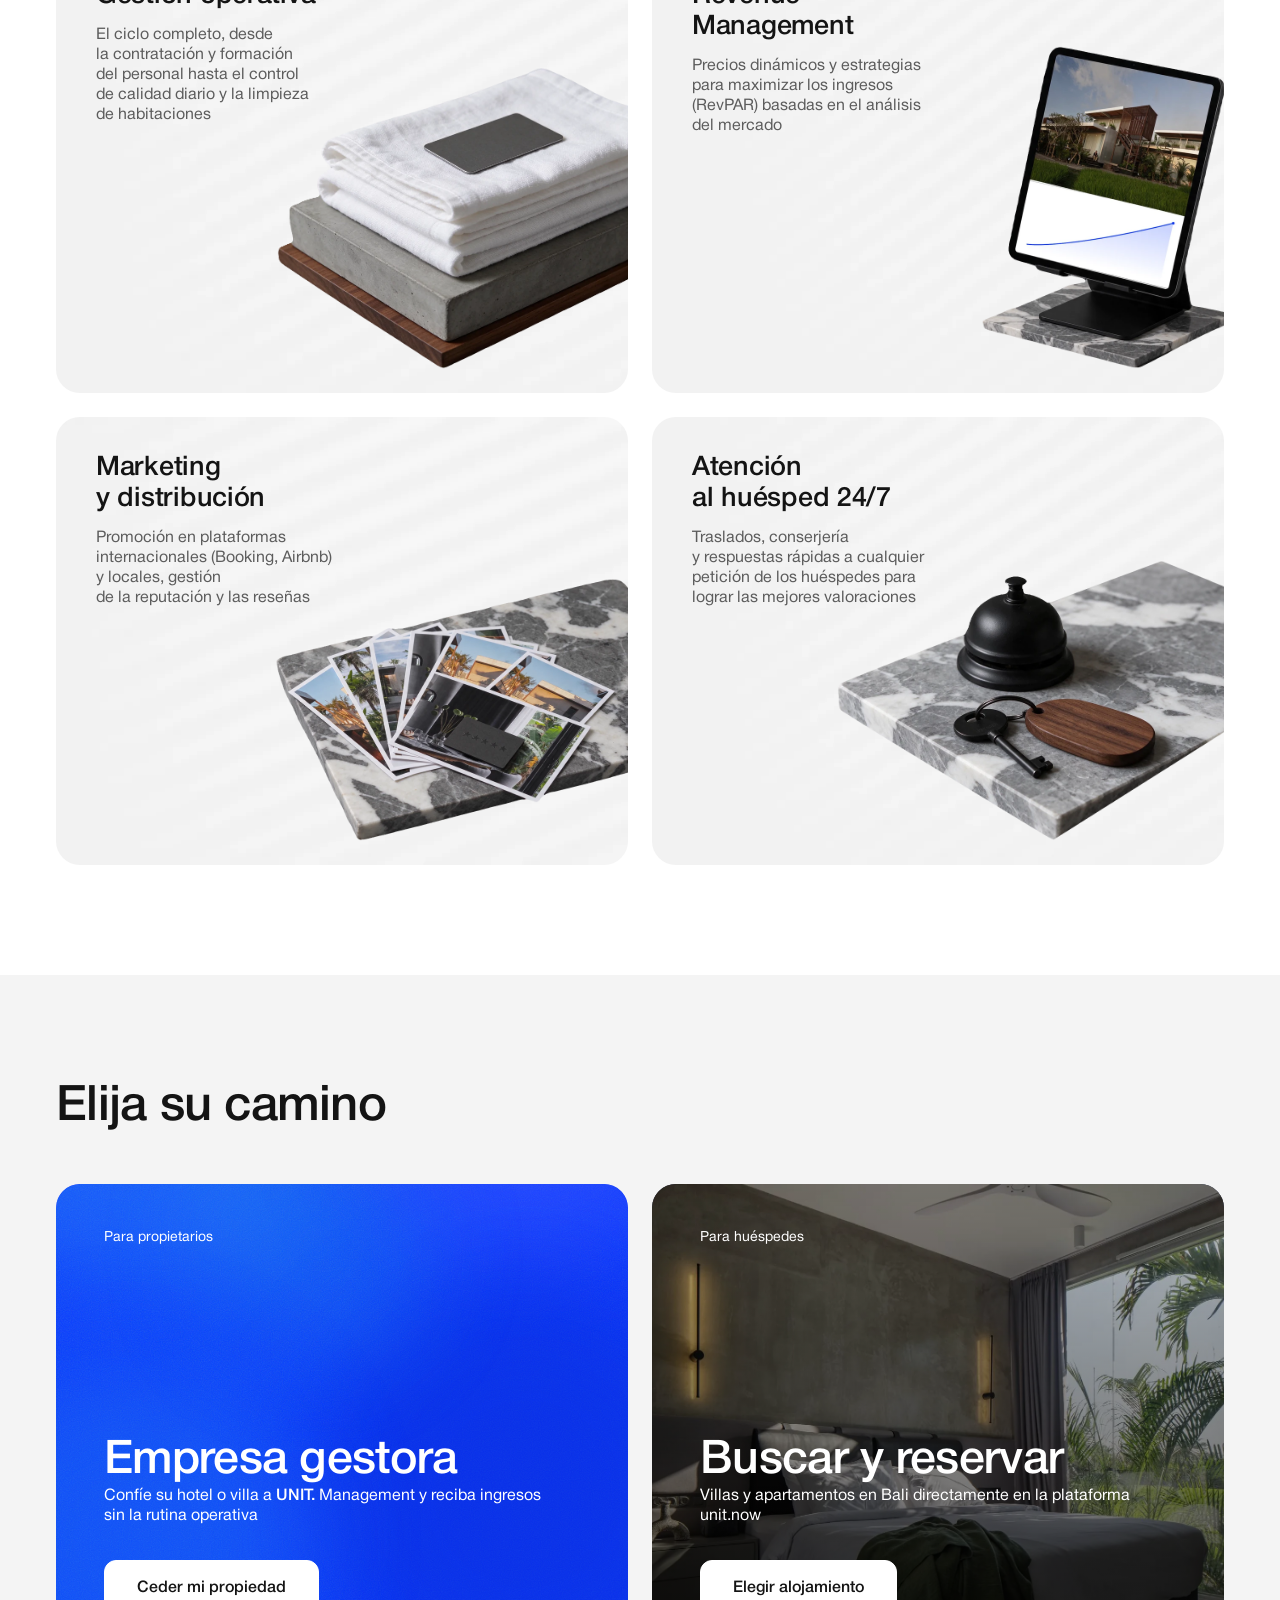
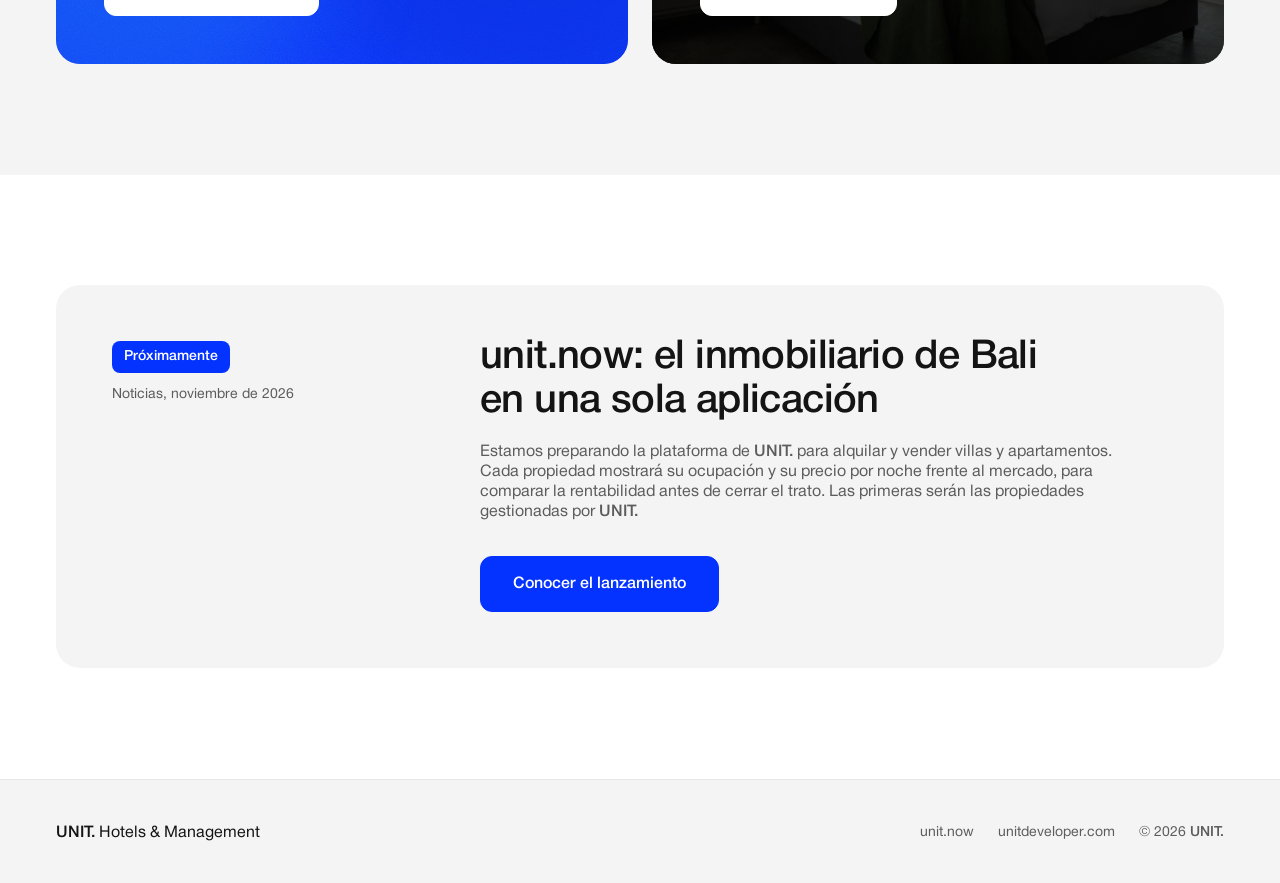
==== commit 0696ebd2: "Блок «О компании» с цифрами вторым экраном, пресс-релиз unit.now перед подвалом, пункт меню «О компа" ====
--- a/es/index.html
+++ b/es/index.html
@@ -43,7 +43,7 @@
 <link rel="icon" href="data:image/svg+xml,%3Csvg xmlns=%27http://www.w3.org/2000/svg%27 viewBox=%270 0 32 32%27%3E%3Crect width=%2732%27 height=%2732%27 rx=%278%27 fill=%27%230433ff%27/%3E%3Ccircle cx=%2722%27 cy=%2722%27 r=%273%27 fill=%27%23fff%27/%3E%3C/svg%3E">
 <link rel="preload" href="../assets/fonts/hn-medium.woff2" as="font" type="font/woff2" crossorigin>
 <link rel="preload" href="../assets/fonts/hn-roman.woff2" as="font" type="font/woff2" crossorigin>
-<link rel="stylesheet" href="../assets/site.css?v=mwmil6y1">
+<link rel="stylesheet" href="../assets/site.css?v=mwmjm4kg">
 
 </head>
 <body>
@@ -51,6 +51,7 @@
   <div class="container hdr-in">
     <a class="wordmark" href="#top"><i class="u5">UNIT.</i> Hotels &amp; Management</a>
     <nav class="nav" aria-label="Menú principal">
+      <a href="#about">Nosotros</a>
       <a href="#services">Servicios</a>
       <a href="#directions">Áreas</a>
     </nav>
@@ -89,6 +90,18 @@
     <div class="hero-dots" role="group" aria-label="Fotos"></div>
   </section>
 
+  <section class="sec about-sec" id="about">
+    <div class="container">
+      <h2 class="t h2">Empresa de gestión <i class="u5">UNIT.</i></h2>
+      <p class="t about-lead">Más de 10 años construyendo y gestionando villas en Bali: del mobiliario a los huéspedes y los informes al propietario</p>
+      <ul class="stats">
+        <li class="stat"><b class="t stat-n">216</b><span class="t stat-l">unidades en 4 proyectos de <i class="u5">UNIT.</i></span></li>
+        <li class="stat"><b class="t stat-n">77</b><span class="t stat-l">unidades bajo nuestra gestión</span></li>
+        <li class="stat"><b class="t stat-n">10+</b><span class="t stat-l">años en Bali</span></li>
+      </ul>
+    </div>
+  </section>
+
   <section class="sec svc-sec" id="services">
     <div class="container">
       <h2 class="t h2">Un enfoque integral de la gestión</h2>
@@ -154,6 +167,22 @@
       </div>
     </div>
   </section>
+
+  <section class="sec news-sec" id="news">
+    <div class="container">
+      <article class="news">
+        <div class="news-meta">
+          <span class="news-tag">Próximamente</span>
+          <span class="t news-date">Noticias, noviembre de 2026</span>
+        </div>
+        <div class="news-body">
+          <h2 class="t news-t">unit.now: el inmobiliario de Bali en una sola aplicación</h2>
+          <p class="t">Estamos preparando la plataforma de <i class="u5">UNIT.</i> para alquilar y vender villas y apartamentos. Cada propiedad mostrará su ocupación y su precio por noche frente al mercado, para comparar la rentabilidad antes de cerrar el trato. Las primeras serán las propiedades gestionadas por <i class="u5">UNIT.</i></p>
+          <a class="btn btn-blue" href="https://unit.now">Conocer el lanzamiento</a>
+        </div>
+      </article>
+    </div>
+  </section>
 </main>
 
 <footer class="ftr">
@@ -166,6 +195,6 @@
     </nav>
   </div>
 </footer>
-<script src="../assets/site.js?v=mwmil6y1" defer></script>
+<script src="../assets/site.js?v=mwmjm4kg" defer></script>
 </body>
 </html>
--- a/assets/site.css
+++ b/assets/site.css
@@ -107,6 +107,39 @@
   .svc-mkt .svc-pic img{width:auto;right:auto;left:24px}
   .svc-guest .svc-pic{top:-80px;height:256px}
   .svc-guest .svc-pic img{width:auto;right:auto;left:24px;top:16px;height:240px}
+}
+
+/* о компании: стоит вплотную к услугам, поэтому снизу без своего отступа (ритм 120 один) */
+.about-sec{padding-bottom:0}
+.about-sec .h2{--mb:0}
+.about-lead{--fs:clamp(16px,15px + .278vw,19px);--lh:clamp(20px,18.67px + .37vw,24px);--mt:clamp(24px,21.33px + .741vw,32px);color:var(--ink-2);max-width:56em}
+.stats{display:grid;grid-template-columns:repeat(3,1fr);gap:24px;margin-top:64px}
+.stat{display:flex;flex-direction:column;padding:40px;border-radius:24px;background:var(--grey)}
+.stat-n{--fs:clamp(56px,40px + 2.963vw,96px);--lh:calc(var(--fs)*.9);font-weight:500;letter-spacing:-.03em}
+.stat-l{--fs:16px;--lh:20px;--mt:24px;color:var(--ink-2)}
+@media (max-width:1023px){.stat{padding:32px}}
+@media (max-width:767px){.stats{grid-template-columns:1fr;gap:16px}}
+@media (max-width:599px){
+  .stats{margin-top:40px}
+  .stat{padding:32px 24px;border-radius:16px}
+  .stat-l{--mt:16px}
+}
+
+/* пресс-релиз unit.now */
+.news{display:grid;grid-template-columns:1fr 2fr;gap:24px;padding:56px;border-radius:24px;background:var(--grey)}
+.news-meta{display:flex;flex-direction:column;align-items:flex-start;gap:16px}
+.news-tag{display:inline-flex;align-items:center;height:32px;padding:0 12px;border-radius:8px;background:var(--blue);color:var(--white);font-size:14px;font-weight:500;line-height:18px}
+.news-date{--fs:14px;--lh:18px;color:var(--ink-2)}
+.news-body{display:flex;flex-direction:column;align-items:flex-start}
+.news-t{--fs:clamp(28px,23.33px + 1.296vw,42px);--lh:clamp(31px,26px + 1.389vw,46px);font-weight:500;letter-spacing:-.015em;max-width:18em}
+.news-body p{--fs:16px;--lh:20px;--mt:24px;color:var(--ink-2);max-width:640px}
+.news .btn{margin-top:40px}
+@media (min-width:600px){.news-body p{--mt:32px}}
+@media (max-width:1023px){.news{grid-template-columns:1fr;gap:32px;padding:40px}}
+@media (max-width:599px){
+  .news{gap:24px;padding:32px 24px;border-radius:16px}
+  .news-meta{flex-direction:row;align-items:center}
+  .news .btn{margin-top:24px;width:100%}
 }
 
 /* направления */
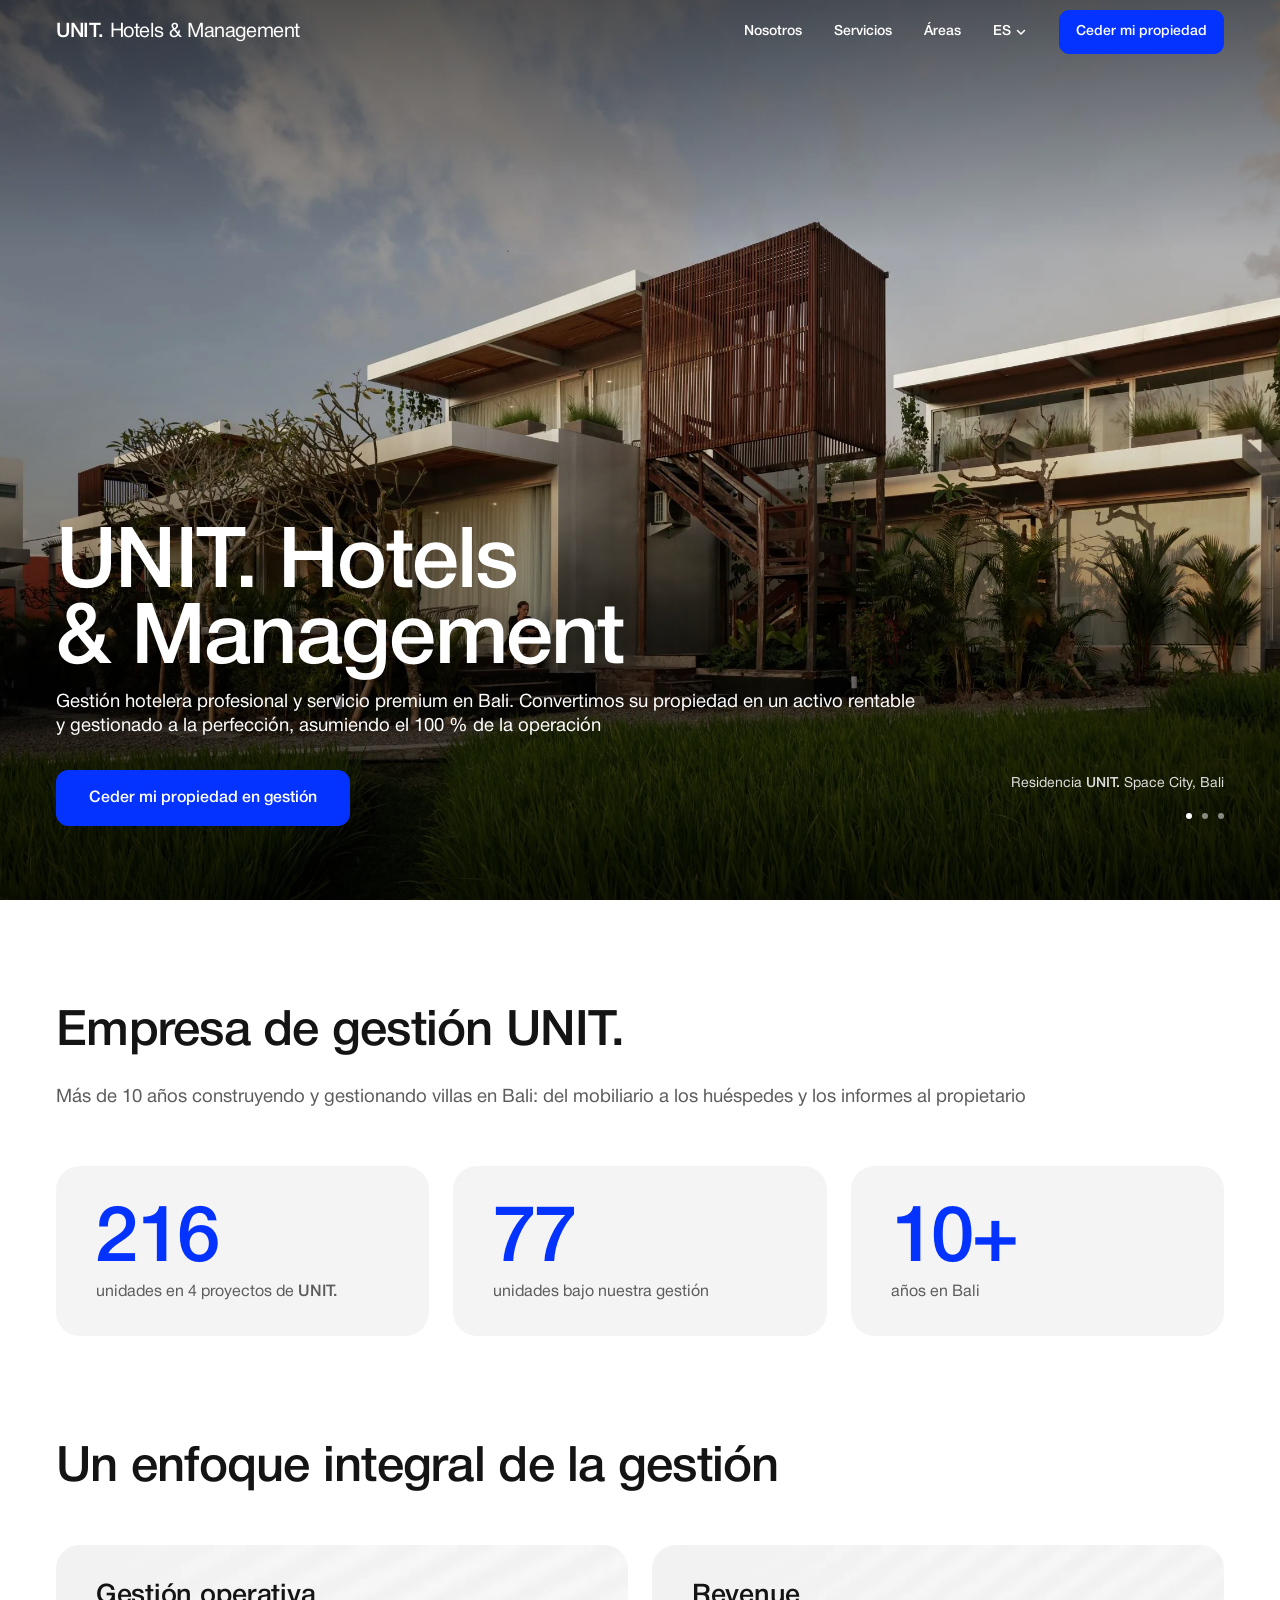
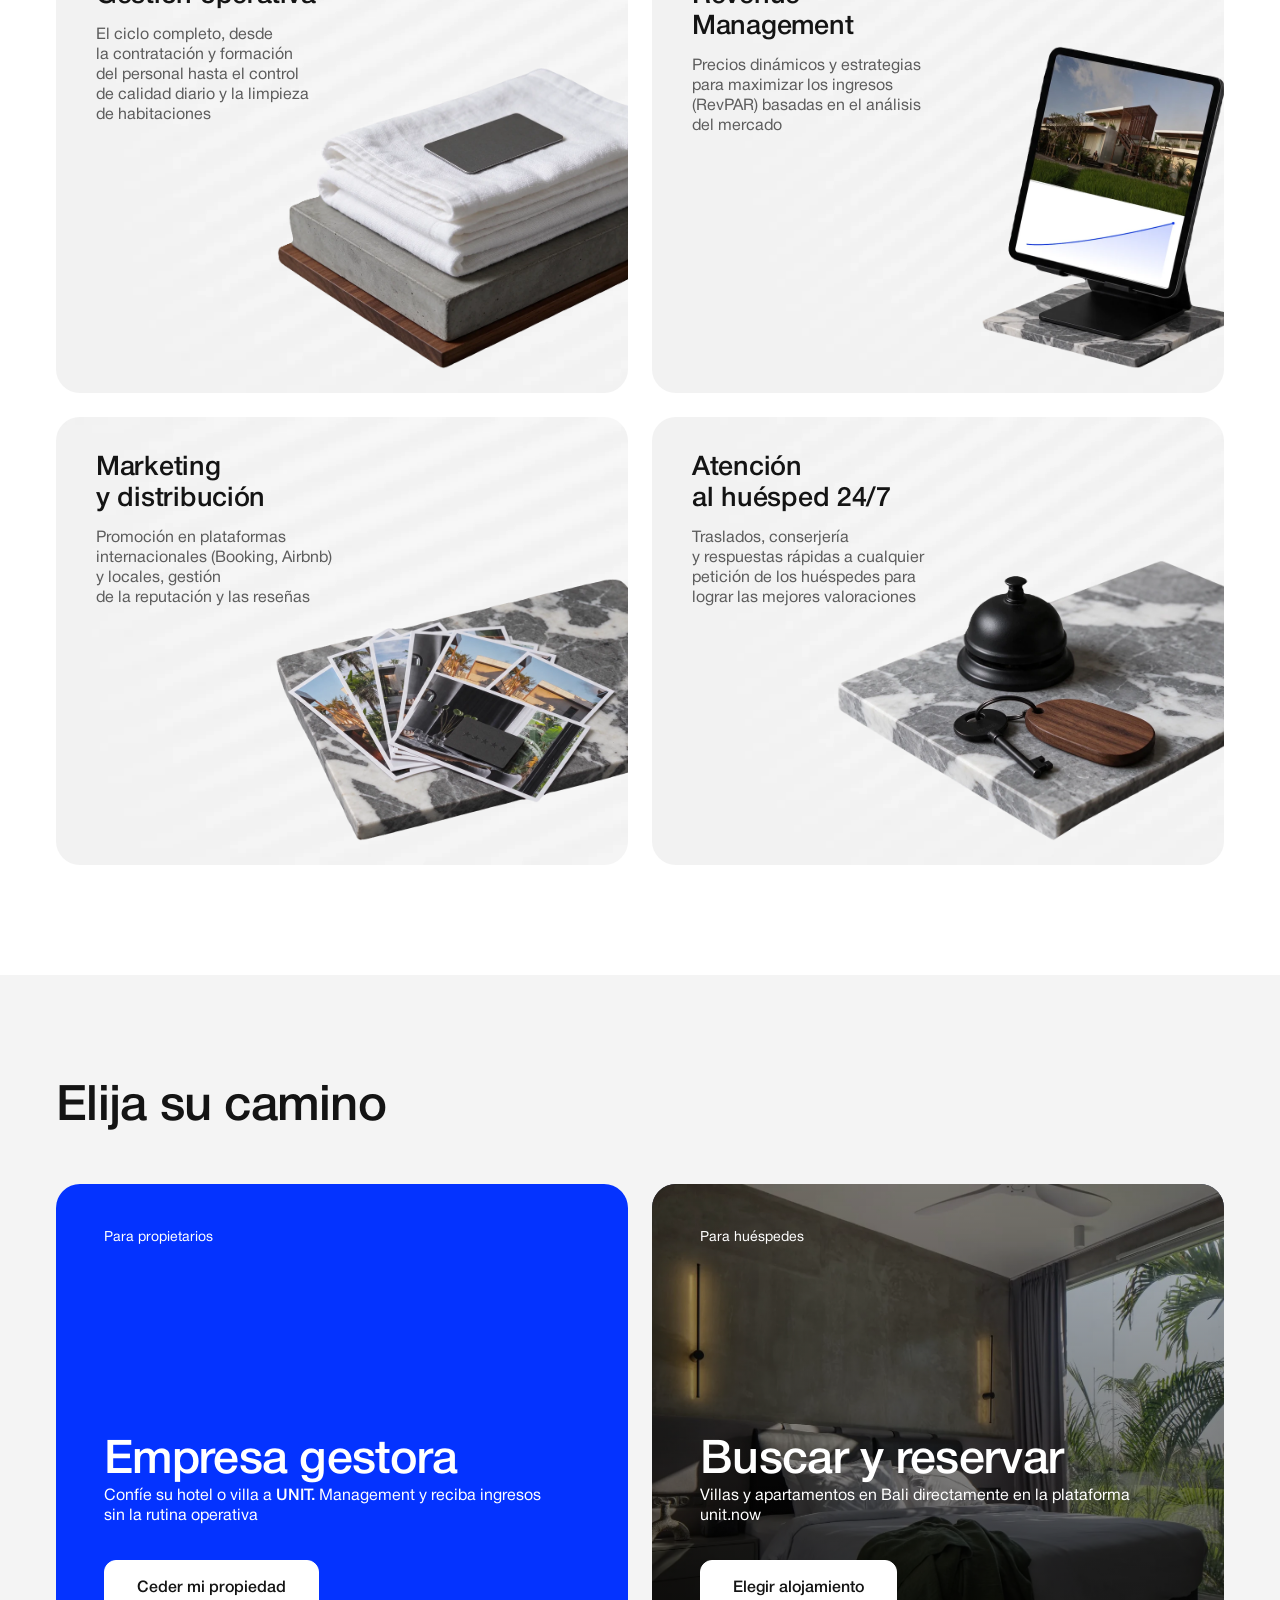
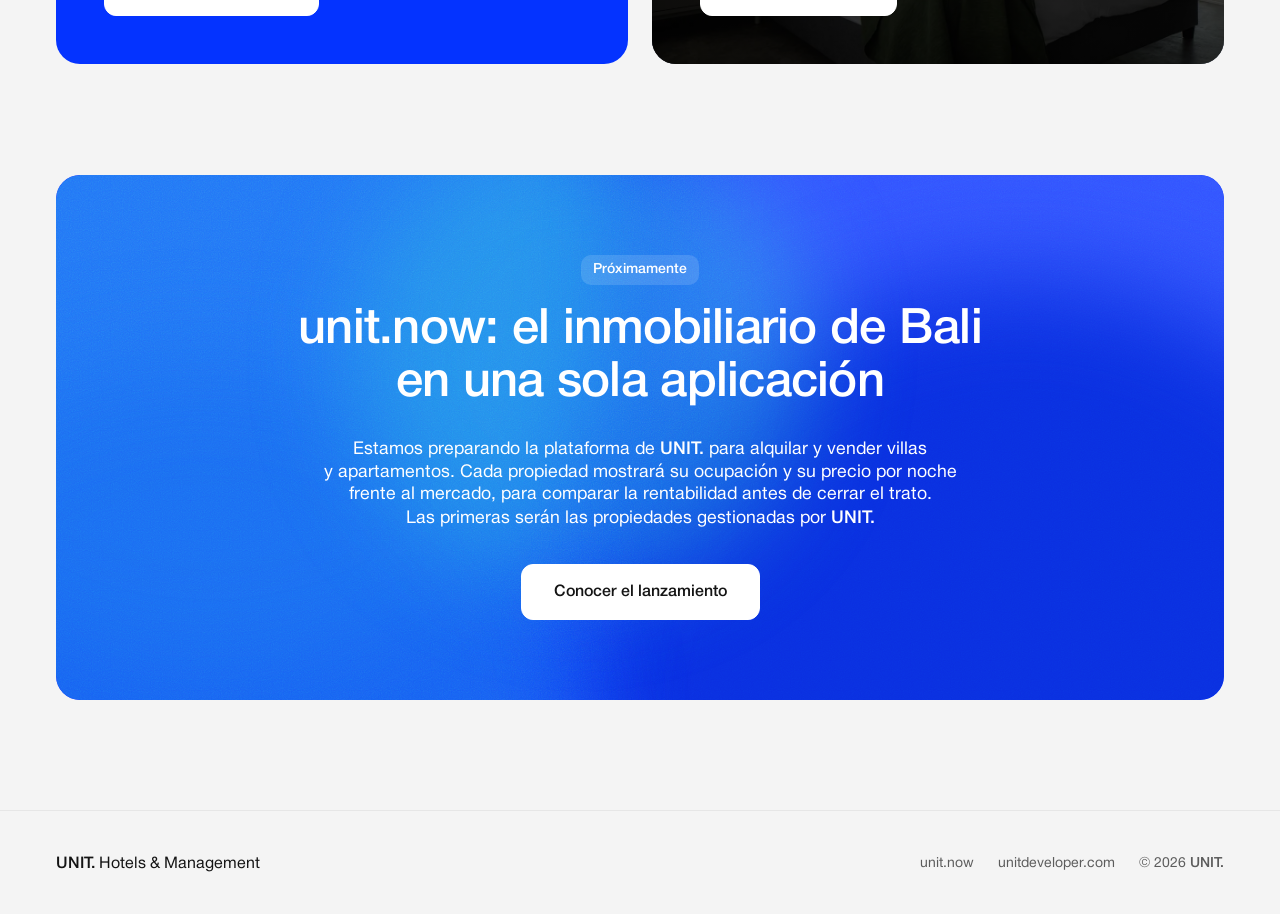
==== commit eb4f5702: "Пресс-релиз unit.now синей карточкой с зернистым градиентом по центру, «Управляющая компания» просто" ====
--- a/es/index.html
+++ b/es/index.html
@@ -43,7 +43,7 @@
 <link rel="icon" href="data:image/svg+xml,%3Csvg xmlns=%27http://www.w3.org/2000/svg%27 viewBox=%270 0 32 32%27%3E%3Crect width=%2732%27 height=%2732%27 rx=%278%27 fill=%27%230433ff%27/%3E%3Ccircle cx=%2722%27 cy=%2722%27 r=%273%27 fill=%27%23fff%27/%3E%3C/svg%3E">
 <link rel="preload" href="../assets/fonts/hn-medium.woff2" as="font" type="font/woff2" crossorigin>
 <link rel="preload" href="../assets/fonts/hn-roman.woff2" as="font" type="font/woff2" crossorigin>
-<link rel="stylesheet" href="../assets/site.css?v=mwmjm4kg">
+<link rel="stylesheet" href="../assets/site.css?v=mwmkhvmb">
 
 </head>
 <body>
@@ -108,32 +108,32 @@
       <div class="svc">
         <article class="svc-card svc-ops svc-1">
           <div class="svc-pic"><picture>
-            <source media="(max-width:599px)" srcset="../assets/img/svc-ops-m.webp" width="600" height="452">
-            <img src="../assets/img/svc-ops.webp" alt="" width="920" height="719" loading="lazy">
+            <source media="(max-width:599px)" srcset="../assets/img/svc-ops-m.webp?v=mwmkhvmb" width="600" height="452">
+            <img src="../assets/img/svc-ops.webp?v=mwmkhvmb" alt="" width="920" height="719" loading="lazy">
           </picture></div>
           <h3 class="t">Gestión operativa</h3>
           <p class="t">El ciclo completo, desde la contratación y formación del personal hasta el control de calidad diario y la limpieza de habitaciones</p>
         </article>
         <article class="svc-card svc-rev svc-2">
           <div class="svc-pic"><picture>
-            <source media="(max-width:599px)" srcset="../assets/img/svc-rev-m.webp" width="455" height="444">
-            <img src="../assets/img/svc-rev.webp" alt="" width="594" height="760" loading="lazy">
+            <source media="(max-width:599px)" srcset="../assets/img/svc-rev-m.webp?v=mwmkhvmb" width="455" height="444">
+            <img src="../assets/img/svc-rev.webp?v=mwmkhvmb" alt="" width="594" height="760" loading="lazy">
           </picture></div>
           <h3 class="t">Revenue Management</h3>
           <p class="t">Precios dinámicos y estrategias para maximizar los ingresos (RevPAR) basadas en el análisis del mercado</p>
         </article>
         <article class="svc-card svc-mkt svc-3">
           <div class="svc-pic"><picture>
-            <source media="(max-width:599px)" srcset="../assets/img/svc-mkt-m.webp" width="599" height="364">
-            <img src="../assets/img/svc-mkt.webp" alt="" width="960" height="650" loading="lazy">
+            <source media="(max-width:599px)" srcset="../assets/img/svc-mkt-m.webp?v=mwmkhvmb" width="599" height="364">
+            <img src="../assets/img/svc-mkt.webp?v=mwmkhvmb" alt="" width="960" height="650" loading="lazy">
           </picture></div>
           <h3 class="t">Marketing y distribución</h3>
           <p class="t">Promoción en plataformas internacionales (Booking, Airbnb) y locales, gestión de la reputación y las reseñas</p>
         </article>
         <article class="svc-card svc-guest svc-4">
           <div class="svc-pic"><picture>
-            <source media="(max-width:599px)" srcset="../assets/img/svc-guest-m.webp" width="698" height="481">
-            <img src="../assets/img/svc-guest.webp" alt="" width="959" height="660" loading="lazy">
+            <source media="(max-width:599px)" srcset="../assets/img/svc-guest-m.webp?v=mwmkhvmb" width="698" height="481">
+            <img src="../assets/img/svc-guest.webp?v=mwmkhvmb" alt="" width="959" height="660" loading="lazy">
           </picture></div>
           <h3 class="t">Atención al huésped 24/7</h3>
           <p class="t">Traslados, conserjería y respuestas rápidas a cualquier petición de los huéspedes para lograr las mejores valoraciones</p>
@@ -147,7 +147,6 @@
       <h2 class="t h2">Elija su camino</h2>
       <div class="dir">
         <article class="dir-card dir-mgmt">
-          <div class="flow" aria-hidden="true"><span class="flow-blobs"><i></i><i></i><i></i><i></i><i></i></span><span class="flow-grain"></span></div>
           <span class="t dir-tag">Para propietarios</span>
           <div class="dir-body">
             <h3 class="t">Empresa gestora</h3>
@@ -170,17 +169,13 @@
 
   <section class="sec news-sec" id="news">
     <div class="container">
-      <article class="news">
-        <div class="news-meta">
-          <span class="news-tag">Próximamente</span>
-          <span class="t news-date">Noticias, noviembre de 2026</span>
-        </div>
-        <div class="news-body">
-          <h2 class="t news-t">unit.now: el inmobiliario de Bali en una sola aplicación</h2>
-          <p class="t">Estamos preparando la plataforma de <i class="u5">UNIT.</i> para alquilar y vender villas y apartamentos. Cada propiedad mostrará su ocupación y su precio por noche frente al mercado, para comparar la rentabilidad antes de cerrar el trato. Las primeras serán las propiedades gestionadas por <i class="u5">UNIT.</i></p>
-          <a class="btn btn-blue" href="https://unit.now">Conocer el lanzamiento</a>
-        </div>
-      </article>
+      <div class="news">
+        <div class="flow" aria-hidden="true"><span class="flow-blobs"><i></i><i></i><i></i><i></i><i></i></span><span class="flow-grain"></span></div>
+        <span class="news-tag">Próximamente</span>
+        <h2 class="t h2 news-t">unit.now: el inmobiliario de Bali en una sola aplicación</h2>
+        <p class="t news-p">Estamos preparando la plataforma de <i class="u5">UNIT.</i> para alquilar y vender villas y apartamentos. Cada propiedad mostrará su ocupación y su precio por noche frente al mercado, para comparar la rentabilidad antes de cerrar el trato. Las primeras serán las propiedades gestionadas por <i class="u5">UNIT.</i></p>
+        <a class="btn btn-white" href="https://unit.now">Conocer el lanzamiento</a>
+      </div>
     </div>
   </section>
 </main>
@@ -195,6 +190,6 @@
     </nav>
   </div>
 </footer>
-<script src="../assets/site.js?v=mwmjm4kg" defer></script>
+<script src="../assets/site.js?v=mwmkhvmb" defer></script>
 </body>
 </html>
--- a/assets/site.css
+++ b/assets/site.css
@@ -115,7 +115,7 @@
 .about-lead{--fs:clamp(16px,15px + .278vw,19px);--lh:clamp(20px,18.67px + .37vw,24px);--mt:clamp(24px,21.33px + .741vw,32px);color:var(--ink-2);max-width:56em}
 .stats{display:grid;grid-template-columns:repeat(3,1fr);gap:24px;margin-top:64px}
 .stat{display:flex;flex-direction:column;padding:40px;border-radius:24px;background:var(--grey)}
-.stat-n{--fs:clamp(56px,40px + 2.963vw,96px);--lh:calc(var(--fs)*.9);font-weight:500;letter-spacing:-.03em}
+.stat-n{--fs:clamp(56px,40px + 2.963vw,96px);--lh:calc(var(--fs)*.9);font-weight:500;letter-spacing:-.03em;color:var(--blue)}
 .stat-l{--fs:16px;--lh:20px;--mt:24px;color:var(--ink-2)}
 @media (max-width:1023px){.stat{padding:32px}}
 @media (max-width:767px){.stats{grid-template-columns:1fr;gap:16px}}
@@ -125,25 +125,22 @@
   .stat-l{--mt:16px}
 }
 
-/* пресс-релиз unit.now */
-.news{display:grid;grid-template-columns:1fr 2fr;gap:24px;padding:56px;border-radius:24px;background:var(--grey)}
-.news-meta{display:flex;flex-direction:column;align-items:flex-start;gap:16px}
-.news-tag{display:inline-flex;align-items:center;height:32px;padding:0 12px;border-radius:8px;background:var(--blue);color:var(--white);font-size:14px;font-weight:500;line-height:18px}
-.news-date{--fs:14px;--lh:18px;color:var(--ink-2)}
-.news-body{display:flex;flex-direction:column;align-items:flex-start}
-.news-t{--fs:clamp(28px,23.33px + 1.296vw,42px);--lh:clamp(31px,26px + 1.389vw,46px);font-weight:500;letter-spacing:-.015em;max-width:18em}
-.news-body p{--fs:16px;--lh:20px;--mt:24px;color:var(--ink-2);max-width:640px}
+/* пресс-релиз unit.now: синяя карточка с зернистым градиентом по центру, как подписка nuanu.city; стоит на фоне «Направлений» */
+.news-sec{background:var(--grey);padding-top:0}
+.news{position:relative;isolation:isolate;overflow:clip;display:flex;flex-direction:column;align-items:center;text-align:center;padding:80px clamp(24px,5.33px + 5.185vw,80px);border-radius:24px;background:var(--blue);color:var(--white)}
+.news-tag{display:inline-flex;align-items:center;height:30px;padding:0 12px;border-radius:10px;background:rgba(255,255,255,.14);font-size:14px;font-weight:500;line-height:14px;white-space:nowrap}
+.news-t{--mt:24px;--mb:0;max-width:760px}
+.news-p{--fs:clamp(16px,15.33px + .185vw,18px);--lh:clamp(20px,19px + .278vw,23px);--mt:32px;max-width:640px}
 .news .btn{margin-top:40px}
-@media (min-width:600px){.news-body p{--mt:32px}}
-@media (max-width:1023px){.news{grid-template-columns:1fr;gap:32px;padding:40px}}
-@media (max-width:599px){
-  .news{gap:24px;padding:32px 24px;border-radius:16px}
-  .news-meta{flex-direction:row;align-items:center}
+.news :focus-visible{outline-color:var(--white)}
+@media (max-width:599px){
+  .news{padding:40px 24px;border-radius:16px}
+  .news-p{--mt:24px}
   .news .btn{margin-top:24px;width:100%}
 }
 
 /* направления */
-.dir-sec{background:var(--grey)}
+.dir-sec{background:var(--grey);padding-bottom:var(--sec)}
 .dir{display:grid;gap:24px}
 @media (min-width:1024px){.dir{grid-template-columns:1fr 1fr}}
 .dir-card{position:relative;display:flex;flex-direction:column;justify-content:space-between;min-height:480px;padding:48px;border-radius:24px;overflow:clip;isolation:isolate;color:var(--white);transition:background-color .25s}
@@ -151,18 +148,18 @@
 .dir-book{background:#1d2a4a}
 .dir-book img{position:absolute;inset:0;width:100%;height:100%;object-fit:cover;z-index:-2;transition:transform .5s}
 .dir-book::after{content:"";position:absolute;inset:0;z-index:-1;background:linear-gradient(180deg,rgba(0,0,0,.2) 0%,rgba(0,0,0,.7) 100%)}
-/* синяя карточка: живой фон как у подписки nuanu, но ещё слабее — пятна почти в тон синего, зерно тише */
+/* живой фон пресс-релиза: пятна и зерно как у подписки nuanu.city */
 .flow{position:absolute;inset:0;z-index:-1;pointer-events:none;border-radius:inherit;overflow:hidden}
 .flow-blobs{position:absolute;inset:0}
 .flow-blobs i{position:absolute;border-radius:50%;aspect-ratio:1;filter:blur(clamp(32px,4vw,56px));will-change:transform;animation:flow-float 18s ease-in-out infinite alternate}
-.flow-blobs i:nth-child(1){width:70%;left:-22%;top:-60%;background:#2a8cf5;opacity:.45}
-.flow-blobs i:nth-child(2){width:60%;left:52%;top:-55%;background:#2e50ff;opacity:.7;animation-duration:23s;animation-delay:-6s}
-.flow-blobs i:nth-child(3){width:75%;left:45%;top:20%;background:#0a2fe0;opacity:.7;animation-duration:26s;animation-delay:-11s}
-.flow-blobs i:nth-child(4){width:65%;left:-20%;top:35%;background:#1a6cf0;opacity:.5;animation-duration:22s;animation-delay:-3s}
-.flow-blobs i:nth-child(5){width:40%;left:25%;top:-10%;background:#2bb6e0;opacity:.25;animation-duration:28s;animation-delay:-14s}
+.flow-blobs i:nth-child(1){width:70%;left:-22%;top:-60%;background:#2a8cf5;opacity:.75}
+.flow-blobs i:nth-child(2){width:60%;left:52%;top:-55%;background:#3355ff;animation-duration:23s;animation-delay:-6s}
+.flow-blobs i:nth-child(3){width:75%;left:45%;top:20%;background:#0a2fe0;animation-duration:26s;animation-delay:-11s}
+.flow-blobs i:nth-child(4){width:65%;left:-20%;top:35%;background:#1a6cf0;opacity:.8;animation-duration:22s;animation-delay:-3s}
+.flow-blobs i:nth-child(5){width:40%;left:25%;top:-10%;background:#2bb6e0;opacity:.45;animation-duration:28s;animation-delay:-14s}
 @keyframes flow-float{0%{transform:translate(0,0) scale(1)}25%{transform:translate(26%,20%) scale(1.14)}50%{transform:translate(6%,42%) scale(.88)}75%{transform:translate(-24%,18%) scale(1.1)}100%{transform:translate(-8%,-6%) scale(.96)}}
 @media (prefers-reduced-motion:reduce){.flow-blobs i{animation:none}}
-.flow-grain{position:absolute;inset:0;opacity:.14;mix-blend-mode:overlay;background-image:url("data:image/svg+xml,%3Csvg xmlns=%27http://www.w3.org/2000/svg%27 width=%27160%27 height=%27160%27%3E%3Cfilter id=%27n%27%3E%3CfeTurbulence type=%27fractalNoise%27 baseFrequency=%27.9%27 numOctaves=%272%27 stitchTiles=%27stitch%27/%3E%3C/filter%3E%3Crect width=%27100%25%27 height=%27100%25%27 filter=%27url(%23n)%27/%3E%3C/svg%3E")}
+.flow-grain{position:absolute;inset:0;opacity:.2;mix-blend-mode:overlay;background-image:url("data:image/svg+xml,%3Csvg xmlns=%27http://www.w3.org/2000/svg%27 width=%27160%27 height=%27160%27%3E%3Cfilter id=%27n%27%3E%3CfeTurbulence type=%27fractalNoise%27 baseFrequency=%27.9%27 numOctaves=%272%27 stitchTiles=%27stitch%27/%3E%3C/filter%3E%3Crect width=%27100%25%27 height=%27100%25%27 filter=%27url(%23n)%27/%3E%3C/svg%3E")}
 .dir-tag{--fs:14px;--lh:18px}
 .dir-body{display:flex;flex-direction:column;align-items:flex-start}
 .dir-card h3{--fs:clamp(32px,26.33px + 1.574vw,49px);--lh:clamp(34px,28.33px + 1.574vw,51px);font-weight:500;letter-spacing:-.015em}
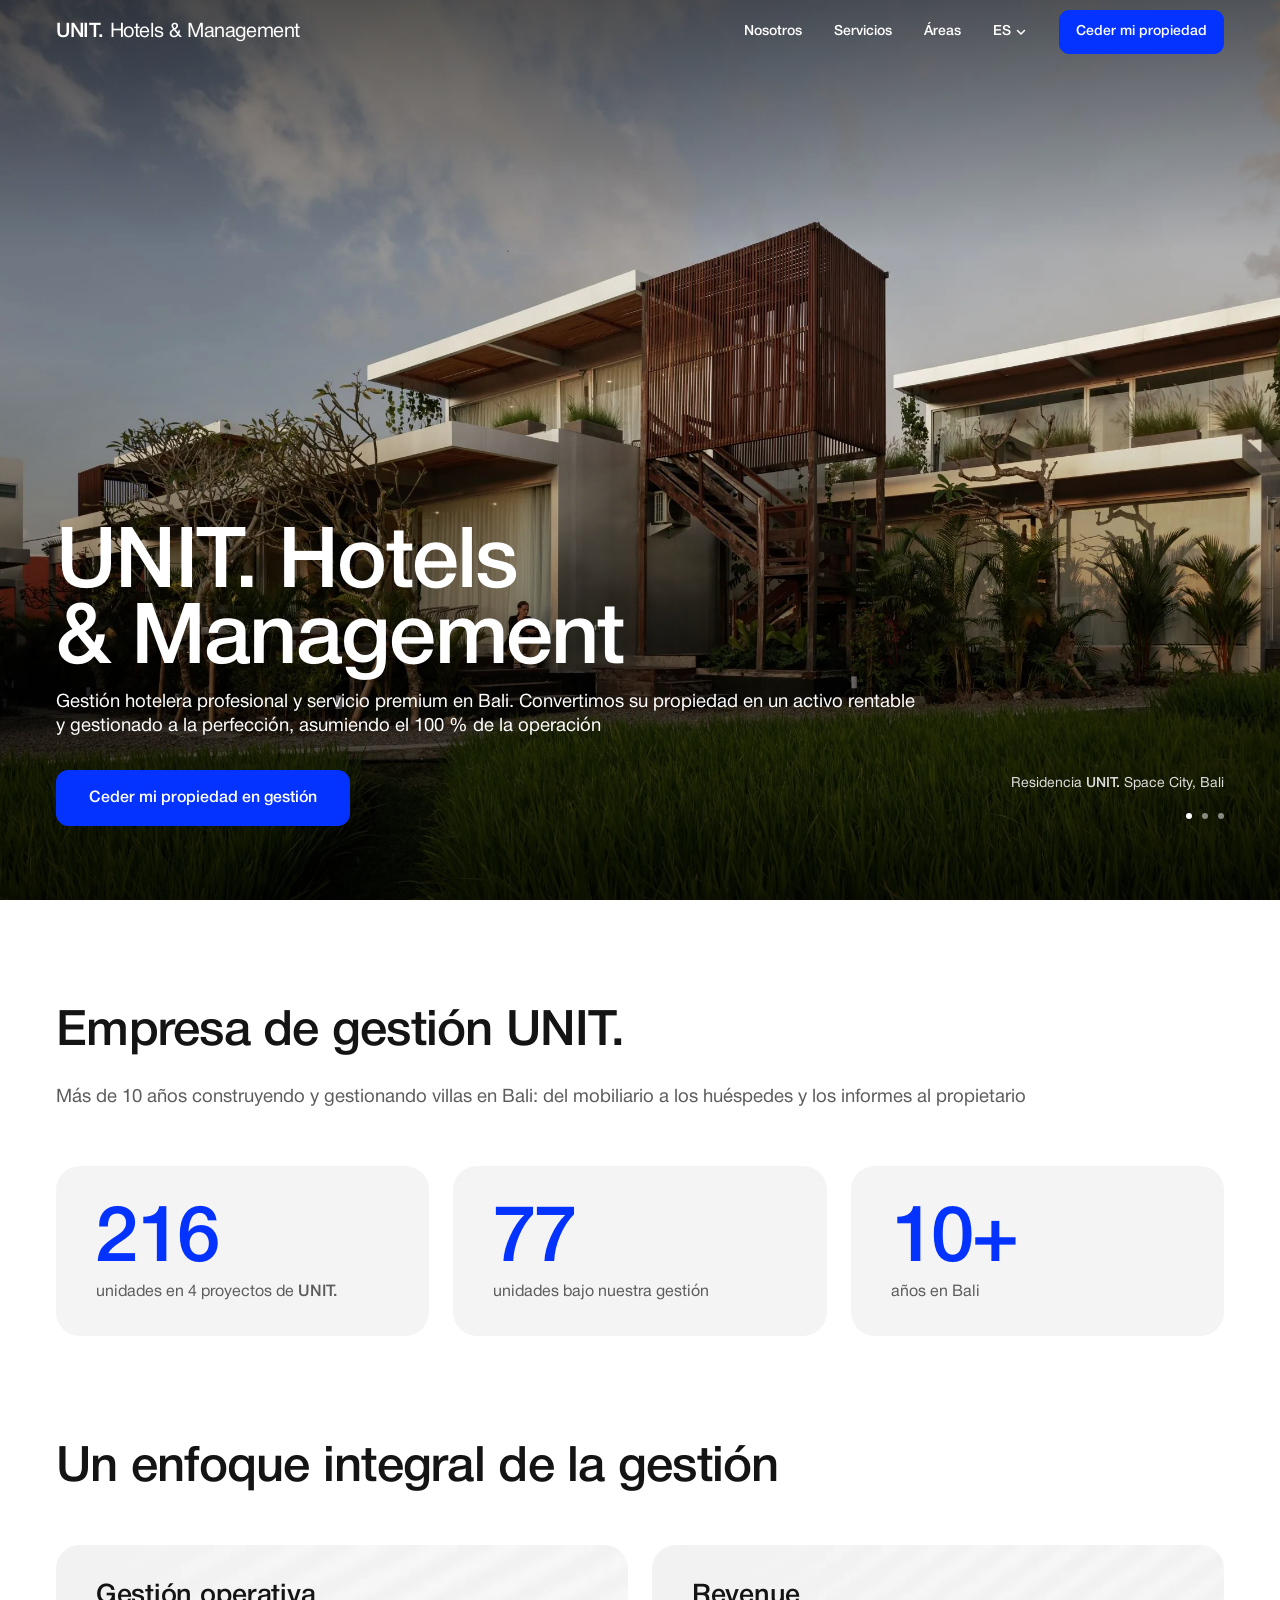
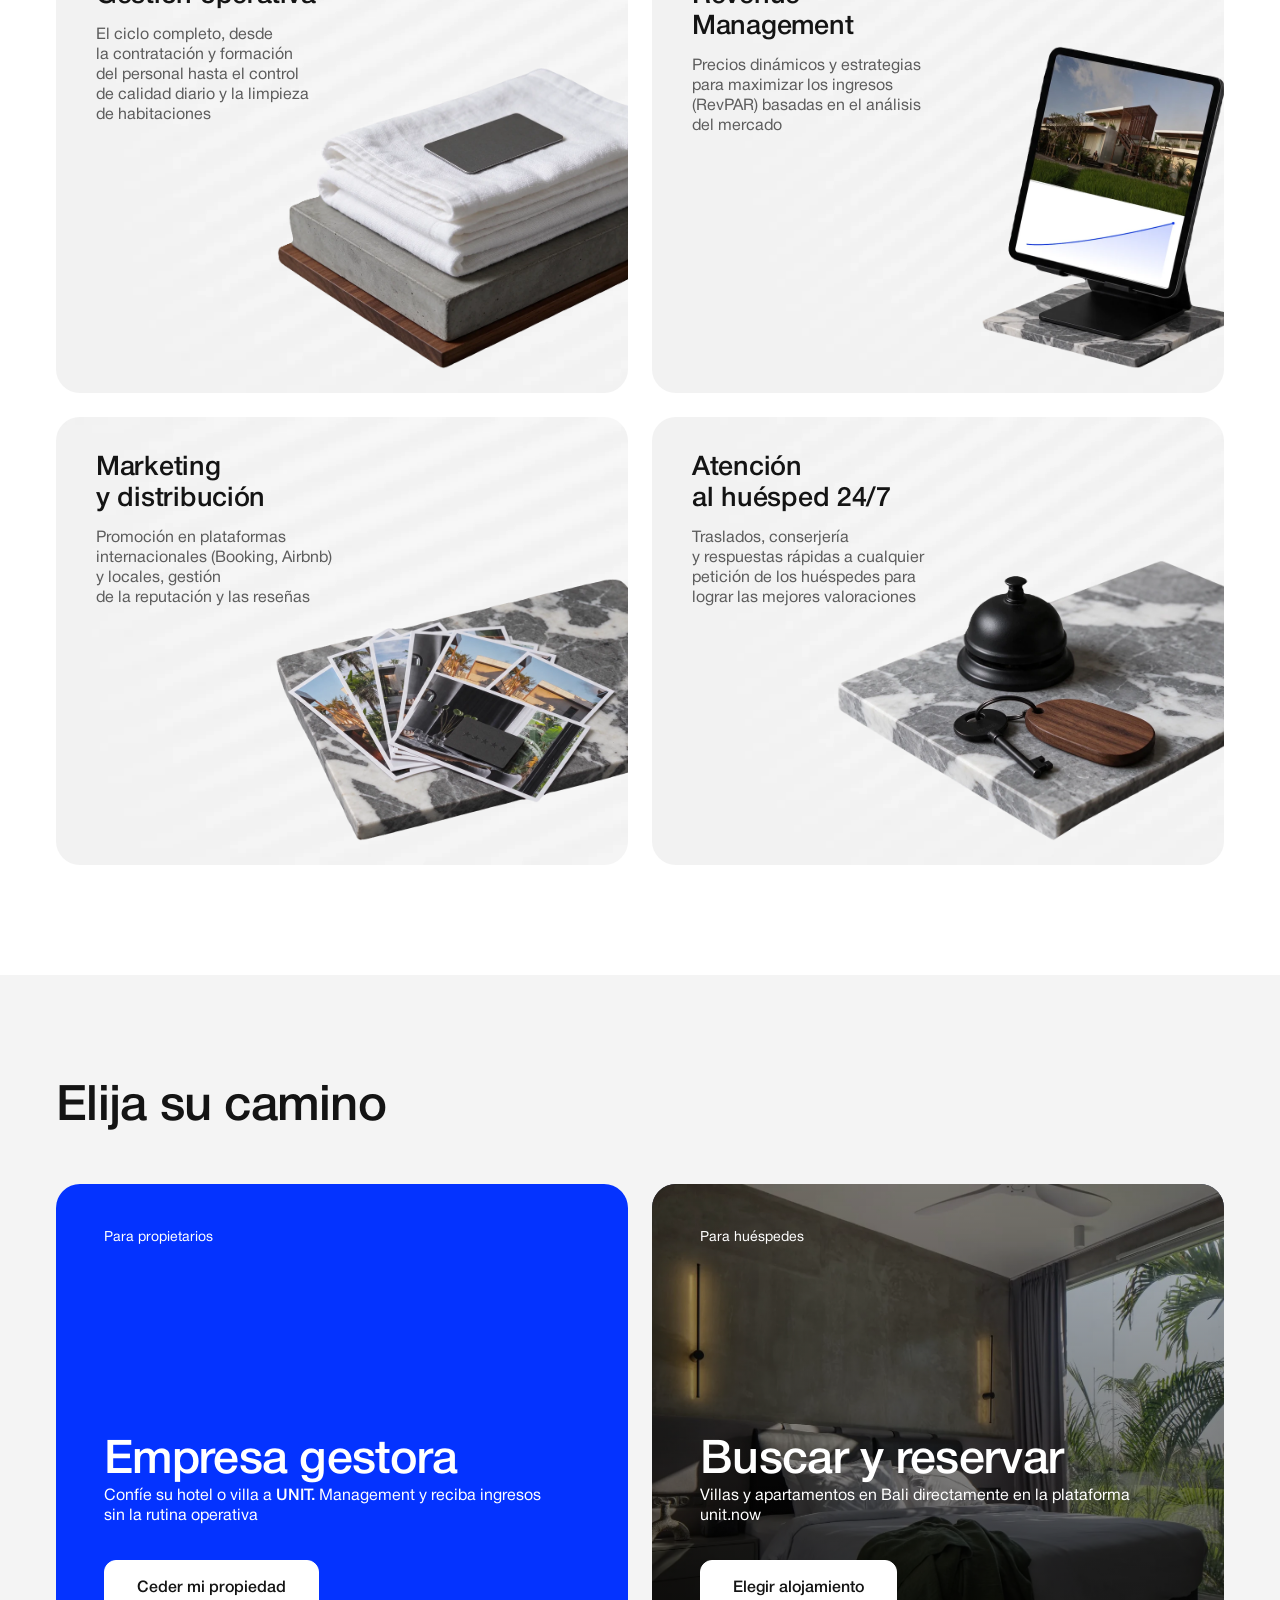
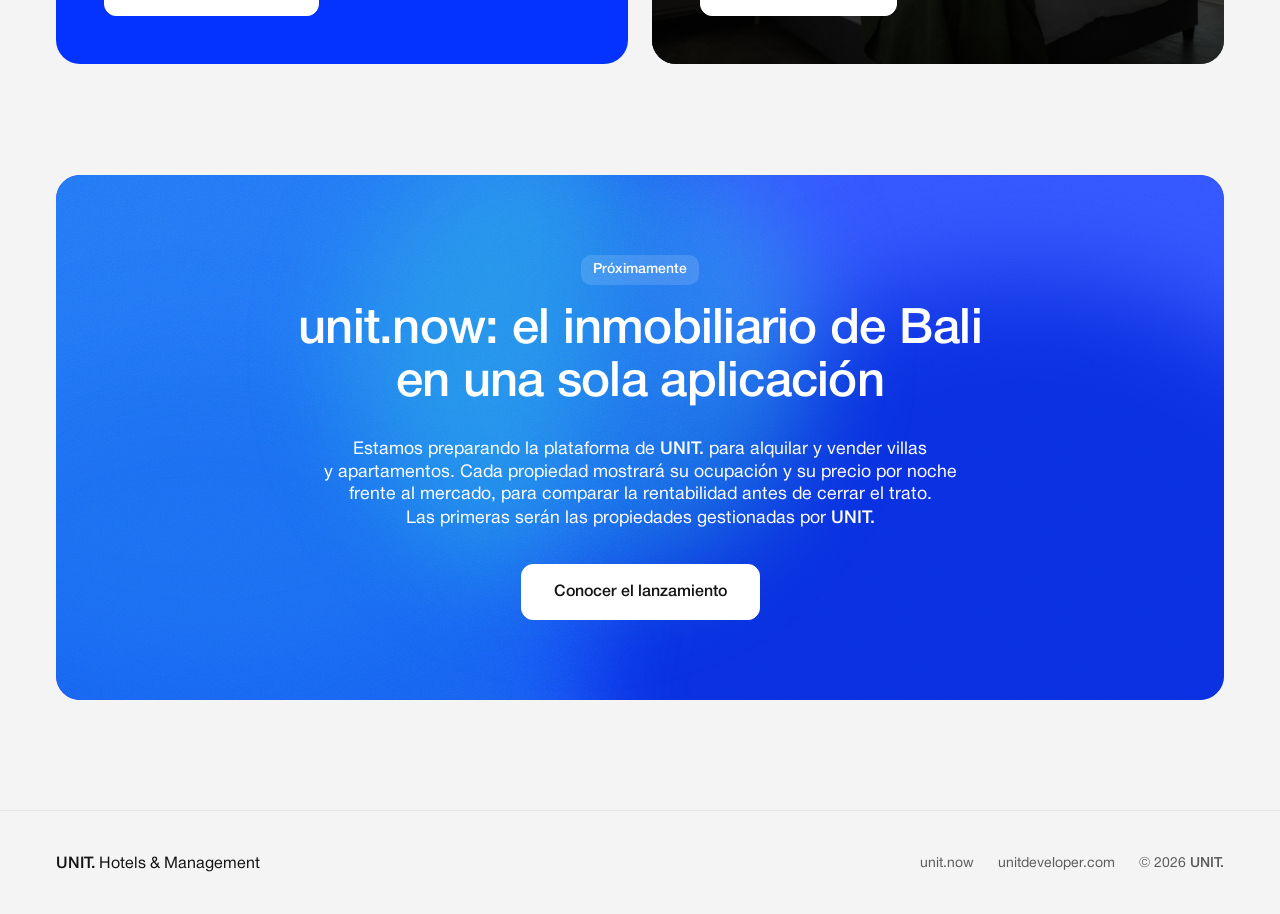
==== commit 33c0c681: "Логотип в шапке синий после начала прокрутки" ====
--- a/es/index.html
+++ b/es/index.html
@@ -43,7 +43,7 @@
 <link rel="icon" href="data:image/svg+xml,%3Csvg xmlns=%27http://www.w3.org/2000/svg%27 viewBox=%270 0 32 32%27%3E%3Crect width=%2732%27 height=%2732%27 rx=%278%27 fill=%27%230433ff%27/%3E%3Ccircle cx=%2722%27 cy=%2722%27 r=%273%27 fill=%27%23fff%27/%3E%3C/svg%3E">
 <link rel="preload" href="../assets/fonts/hn-medium.woff2" as="font" type="font/woff2" crossorigin>
 <link rel="preload" href="../assets/fonts/hn-roman.woff2" as="font" type="font/woff2" crossorigin>
-<link rel="stylesheet" href="../assets/site.css?v=mwmkhvmb">
+<link rel="stylesheet" href="../assets/site.css?v=mwmm9vbc">
 
 </head>
 <body>
@@ -108,32 +108,32 @@
       <div class="svc">
         <article class="svc-card svc-ops svc-1">
           <div class="svc-pic"><picture>
-            <source media="(max-width:599px)" srcset="../assets/img/svc-ops-m.webp?v=mwmkhvmb" width="600" height="452">
-            <img src="../assets/img/svc-ops.webp?v=mwmkhvmb" alt="" width="920" height="719" loading="lazy">
+            <source media="(max-width:599px)" srcset="../assets/img/svc-ops-m.webp?v=mwmm9vbc" width="600" height="452">
+            <img src="../assets/img/svc-ops.webp?v=mwmm9vbc" alt="" width="920" height="719" loading="lazy">
           </picture></div>
           <h3 class="t">Gestión operativa</h3>
           <p class="t">El ciclo completo, desde la contratación y formación del personal hasta el control de calidad diario y la limpieza de habitaciones</p>
         </article>
         <article class="svc-card svc-rev svc-2">
           <div class="svc-pic"><picture>
-            <source media="(max-width:599px)" srcset="../assets/img/svc-rev-m.webp?v=mwmkhvmb" width="455" height="444">
-            <img src="../assets/img/svc-rev.webp?v=mwmkhvmb" alt="" width="594" height="760" loading="lazy">
+            <source media="(max-width:599px)" srcset="../assets/img/svc-rev-m.webp?v=mwmm9vbc" width="455" height="444">
+            <img src="../assets/img/svc-rev.webp?v=mwmm9vbc" alt="" width="594" height="760" loading="lazy">
           </picture></div>
           <h3 class="t">Revenue Management</h3>
           <p class="t">Precios dinámicos y estrategias para maximizar los ingresos (RevPAR) basadas en el análisis del mercado</p>
         </article>
         <article class="svc-card svc-mkt svc-3">
           <div class="svc-pic"><picture>
-            <source media="(max-width:599px)" srcset="../assets/img/svc-mkt-m.webp?v=mwmkhvmb" width="599" height="364">
-            <img src="../assets/img/svc-mkt.webp?v=mwmkhvmb" alt="" width="960" height="650" loading="lazy">
+            <source media="(max-width:599px)" srcset="../assets/img/svc-mkt-m.webp?v=mwmm9vbc" width="599" height="364">
+            <img src="../assets/img/svc-mkt.webp?v=mwmm9vbc" alt="" width="960" height="650" loading="lazy">
           </picture></div>
           <h3 class="t">Marketing y distribución</h3>
           <p class="t">Promoción en plataformas internacionales (Booking, Airbnb) y locales, gestión de la reputación y las reseñas</p>
         </article>
         <article class="svc-card svc-guest svc-4">
           <div class="svc-pic"><picture>
-            <source media="(max-width:599px)" srcset="../assets/img/svc-guest-m.webp?v=mwmkhvmb" width="698" height="481">
-            <img src="../assets/img/svc-guest.webp?v=mwmkhvmb" alt="" width="959" height="660" loading="lazy">
+            <source media="(max-width:599px)" srcset="../assets/img/svc-guest-m.webp?v=mwmm9vbc" width="698" height="481">
+            <img src="../assets/img/svc-guest.webp?v=mwmm9vbc" alt="" width="959" height="660" loading="lazy">
           </picture></div>
           <h3 class="t">Atención al huésped 24/7</h3>
           <p class="t">Traslados, conserjería y respuestas rápidas a cualquier petición de los huéspedes para lograr las mejores valoraciones</p>
@@ -190,6 +190,6 @@
     </nav>
   </div>
 </footer>
-<script src="../assets/site.js?v=mwmkhvmb" defer></script>
+<script src="../assets/site.js?v=mwmm9vbc" defer></script>
 </body>
 </html>
--- a/assets/site.css
+++ b/assets/site.css
@@ -41,6 +41,8 @@
 /* в Telegram и Safari на iOS верх страницы виден сквозь их полупрозрачную плашку: продлеваем подложку шапки вверх */
 .hdr::before{content:"";position:absolute;left:0;right:0;bottom:100%;height:240px;background:inherit;-webkit-backdrop-filter:inherit;backdrop-filter:inherit;pointer-events:none}
 .hdr-in{display:flex;align-items:center;height:64px}
+/* после начала прокрутки логотип с подписью синий */
+.hdr:not(.is-over) .wordmark{color:var(--blue)}
 .wordmark{font-size:20px;line-height:24px;letter-spacing:-.02em;white-space:nowrap;margin-right:auto}
 .nav{display:flex;gap:32px;margin-right:24px;font-size:14px;font-weight:500;line-height:18px}
 .nav a{display:flex;align-items:center;min-height:44px;transition:opacity .2s}
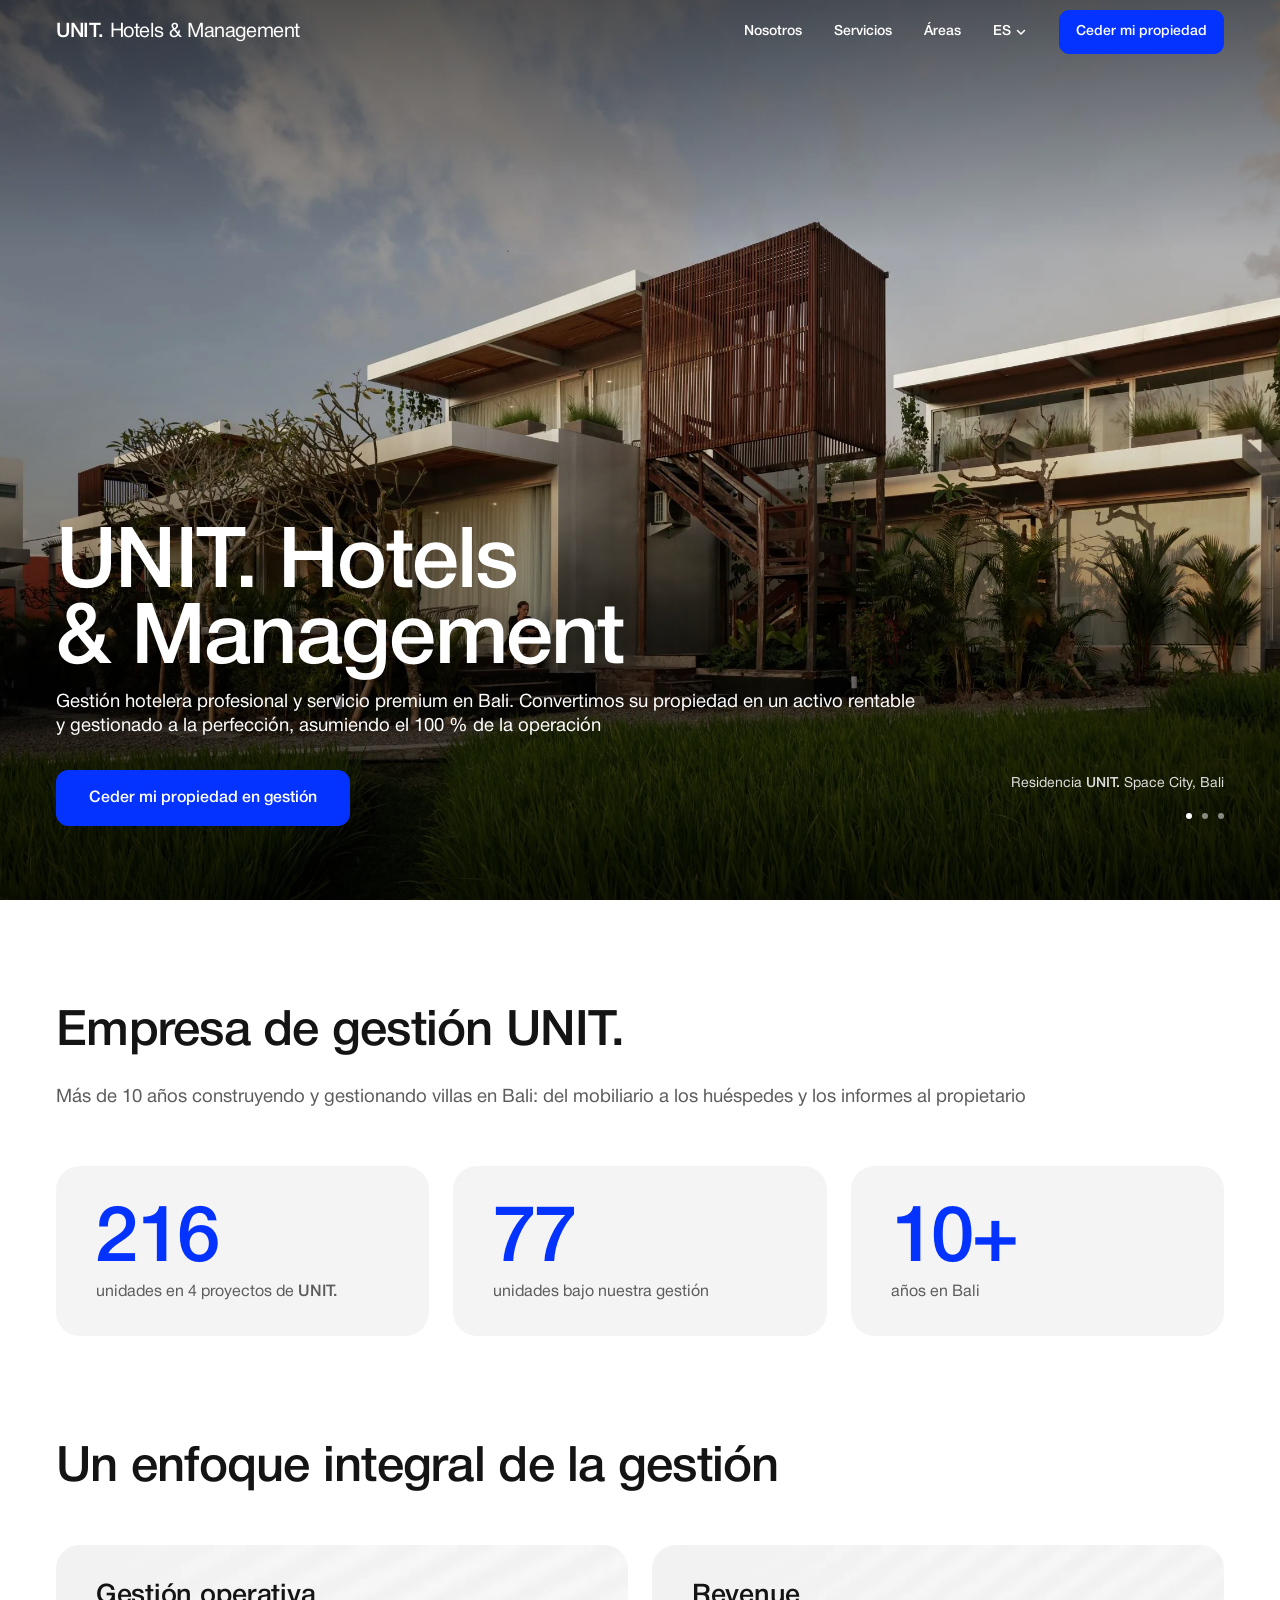
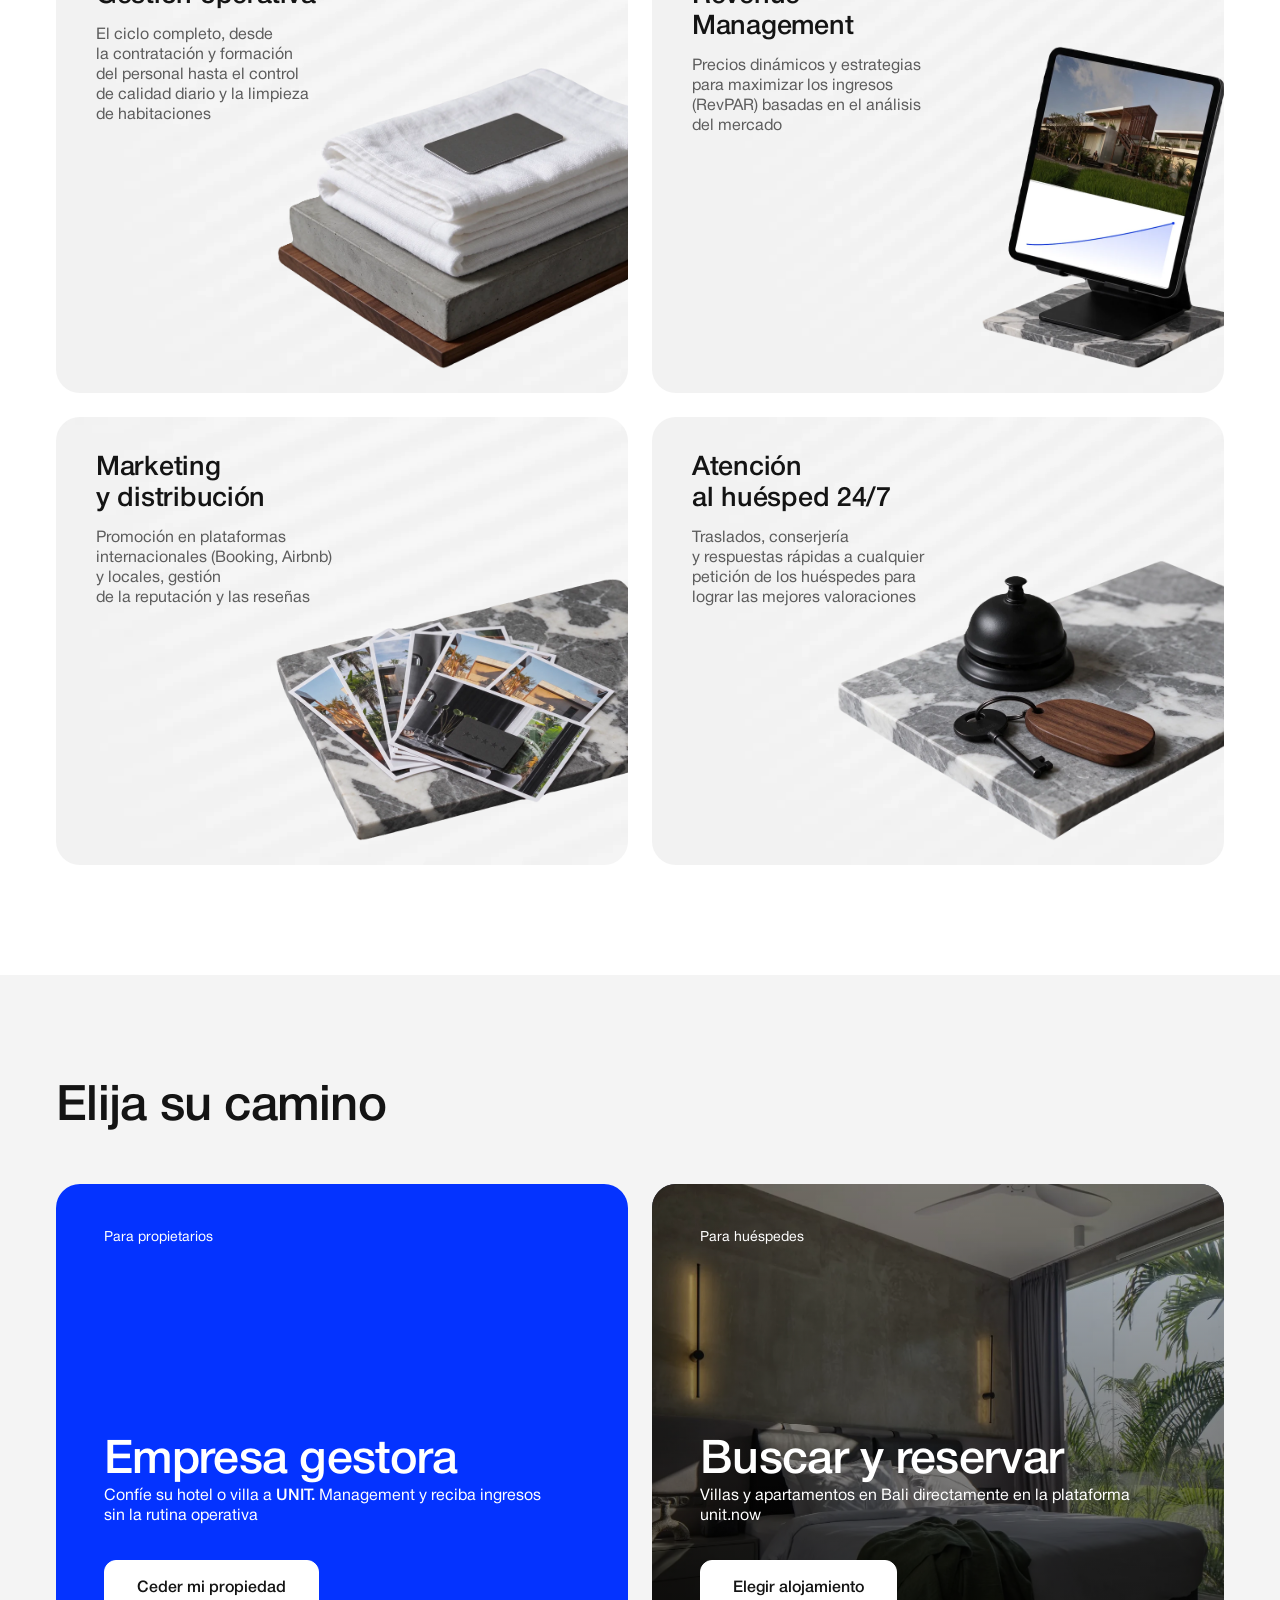
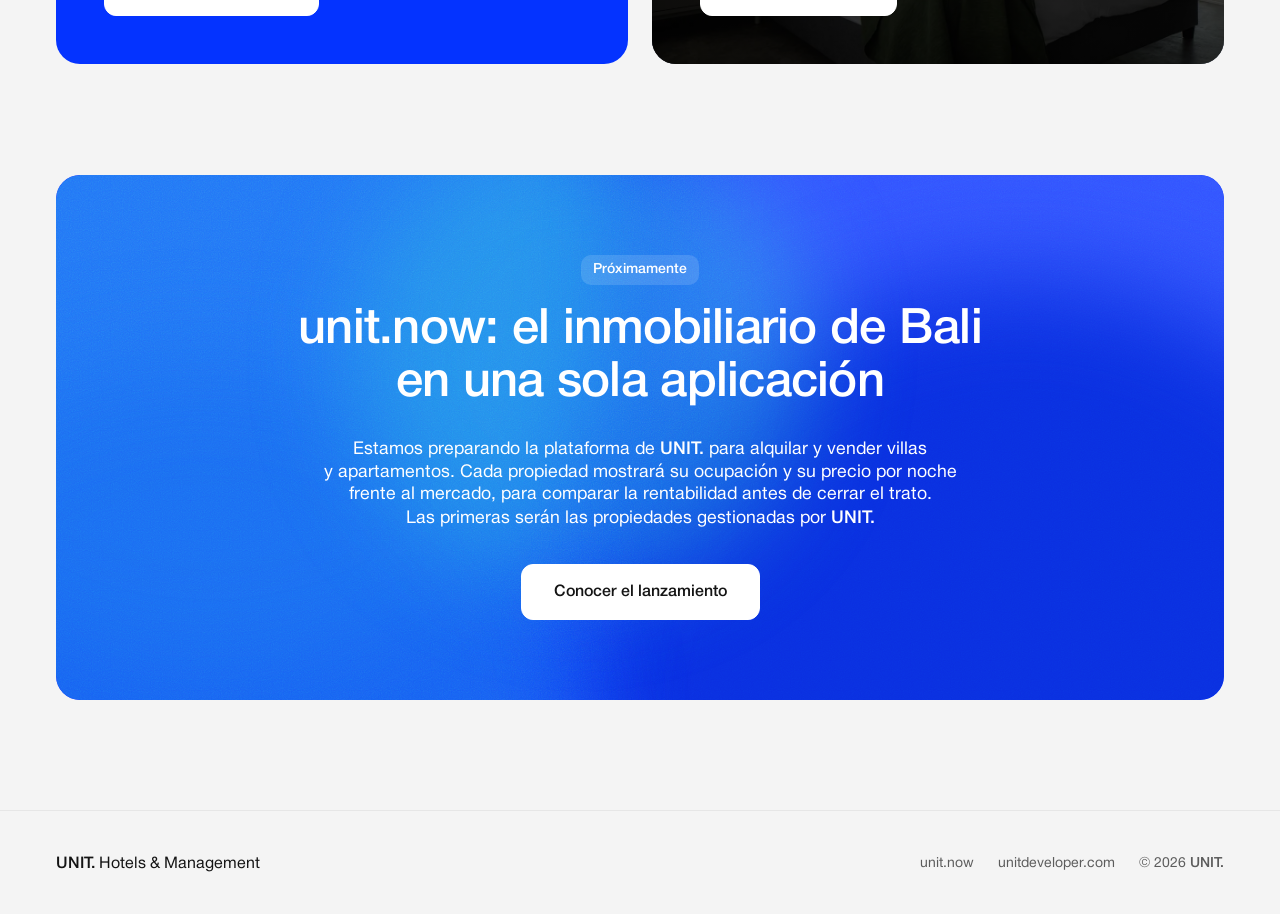
==== commit 36cbd488: "Якоря ставят заголовок секции под шапку с отступом 40 (моб 24), кнопка «Передать объект в управление" ====
--- a/es/index.html
+++ b/es/index.html
@@ -43,7 +43,7 @@
 <link rel="icon" href="data:image/svg+xml,%3Csvg xmlns=%27http://www.w3.org/2000/svg%27 viewBox=%270 0 32 32%27%3E%3Crect width=%2732%27 height=%2732%27 rx=%278%27 fill=%27%230433ff%27/%3E%3Ccircle cx=%2722%27 cy=%2722%27 r=%273%27 fill=%27%23fff%27/%3E%3C/svg%3E">
 <link rel="preload" href="../assets/fonts/hn-medium.woff2" as="font" type="font/woff2" crossorigin>
 <link rel="preload" href="../assets/fonts/hn-roman.woff2" as="font" type="font/woff2" crossorigin>
-<link rel="stylesheet" href="../assets/site.css?v=mwmm9vbc">
+<link rel="stylesheet" href="../assets/site.css?v=mwnu53j2">
 
 </head>
 <body>
@@ -59,7 +59,7 @@
       <button type="button" class="lang-dd-btn" aria-expanded="false" aria-controls="langList" aria-label="Idioma: Español"><span>ES</span><svg viewBox="0 0 12 12" aria-hidden="true"><path d="M2.5 4.5 6 8l3.5-3.5"/></svg></button>
       <ul class="lang-dd-list" id="langList" hidden><li><a href="../" hreflang="en" lang="en">English</a></li><li><a href="../ru/" hreflang="ru" lang="ru">Русский</a></li><li><a href="../id/" hreflang="id" lang="id">Bahasa Indonesia</a></li><li><a href="../fr/" hreflang="fr" lang="fr">Français</a></li><li><a href="../es/" hreflang="es" lang="es" aria-current="true">Español</a></li><li><a href="../uk/" hreflang="uk" lang="uk">Українська</a></li><li><a href="../it/" hreflang="it" lang="it">Italiano</a></li><li><a href="../tr/" hreflang="tr" lang="tr">Türkçe</a></li><li><a href="../nl/" hreflang="nl" lang="nl">Nederlands</a></li></ul>
     </div>
-    <a class="btn btn-sm hdr-cta" href="#directions">Ceder mi propiedad</a>
+    <a class="btn btn-sm hdr-cta" href="https://wa.me/628133917731" target="_blank" rel="noopener noreferrer">Ceder mi propiedad</a>
   </div>
 </header>
 
@@ -83,7 +83,7 @@
       <h1 class="t"><i class="u5">UNIT.</i> Hotels &amp; Management</h1>
       <p class="t hero-sub">Gestión hotelera profesional y servicio premium en Bali. Convertimos su propiedad en un activo rentable y gestionado a la perfección, asumiendo el 100 % de la operación</p>
       <div class="btns">
-        <a class="btn btn-blue" href="#directions">Ceder mi propiedad en gestión</a>
+        <a class="btn btn-blue" href="https://wa.me/628133917731" target="_blank" rel="noopener noreferrer">Ceder mi propiedad en gestión</a>
       </div>
     </div>
     <div class="hero-caps"><p class="hero-cap on">Residencia <i class="u5">UNIT.</i> Space City, Bali</p><p class="hero-cap" aria-hidden="true">Terraza con vista a los arrozales</p><p class="hero-cap" aria-hidden="true"><i class="u5">UNIT.</i> Space City al atardecer</p></div>
@@ -108,32 +108,32 @@
       <div class="svc">
         <article class="svc-card svc-ops svc-1">
           <div class="svc-pic"><picture>
-            <source media="(max-width:599px)" srcset="../assets/img/svc-ops-m.webp?v=mwmm9vbc" width="600" height="452">
-            <img src="../assets/img/svc-ops.webp?v=mwmm9vbc" alt="" width="920" height="719" loading="lazy">
+            <source media="(max-width:599px)" srcset="../assets/img/svc-ops-m.webp?v=mwnu53j2" width="600" height="452">
+            <img src="../assets/img/svc-ops.webp?v=mwnu53j2" alt="" width="920" height="719" loading="lazy">
           </picture></div>
           <h3 class="t">Gestión operativa</h3>
           <p class="t">El ciclo completo, desde la contratación y formación del personal hasta el control de calidad diario y la limpieza de habitaciones</p>
         </article>
         <article class="svc-card svc-rev svc-2">
           <div class="svc-pic"><picture>
-            <source media="(max-width:599px)" srcset="../assets/img/svc-rev-m.webp?v=mwmm9vbc" width="455" height="444">
-            <img src="../assets/img/svc-rev.webp?v=mwmm9vbc" alt="" width="594" height="760" loading="lazy">
+            <source media="(max-width:599px)" srcset="../assets/img/svc-rev-m.webp?v=mwnu53j2" width="455" height="444">
+            <img src="../assets/img/svc-rev.webp?v=mwnu53j2" alt="" width="594" height="760" loading="lazy">
           </picture></div>
           <h3 class="t">Revenue Management</h3>
           <p class="t">Precios dinámicos y estrategias para maximizar los ingresos (RevPAR) basadas en el análisis del mercado</p>
         </article>
         <article class="svc-card svc-mkt svc-3">
           <div class="svc-pic"><picture>
-            <source media="(max-width:599px)" srcset="../assets/img/svc-mkt-m.webp?v=mwmm9vbc" width="599" height="364">
-            <img src="../assets/img/svc-mkt.webp?v=mwmm9vbc" alt="" width="960" height="650" loading="lazy">
+            <source media="(max-width:599px)" srcset="../assets/img/svc-mkt-m.webp?v=mwnu53j2" width="599" height="364">
+            <img src="../assets/img/svc-mkt.webp?v=mwnu53j2" alt="" width="960" height="650" loading="lazy">
           </picture></div>
           <h3 class="t">Marketing y distribución</h3>
           <p class="t">Promoción en plataformas internacionales (Booking, Airbnb) y locales, gestión de la reputación y las reseñas</p>
         </article>
         <article class="svc-card svc-guest svc-4">
           <div class="svc-pic"><picture>
-            <source media="(max-width:599px)" srcset="../assets/img/svc-guest-m.webp?v=mwmm9vbc" width="698" height="481">
-            <img src="../assets/img/svc-guest.webp?v=mwmm9vbc" alt="" width="959" height="660" loading="lazy">
+            <source media="(max-width:599px)" srcset="../assets/img/svc-guest-m.webp?v=mwnu53j2" width="698" height="481">
+            <img src="../assets/img/svc-guest.webp?v=mwnu53j2" alt="" width="959" height="660" loading="lazy">
           </picture></div>
           <h3 class="t">Atención al huésped 24/7</h3>
           <p class="t">Traslados, conserjería y respuestas rápidas a cualquier petición de los huéspedes para lograr las mejores valoraciones</p>
@@ -190,6 +190,6 @@
     </nav>
   </div>
 </footer>
-<script src="../assets/site.js?v=mwmm9vbc" defer></script>
+<script src="../assets/site.js?v=mwnu53j2" defer></script>
 </body>
 </html>
--- a/assets/site.css
+++ b/assets/site.css
@@ -78,6 +78,9 @@
 
 /* секции */
 .sec{padding-block:var(--sec)}
+/* по якорю заголовок секции встаёт под шапку с обычным отступом, а не через весь паддинг секции */
+.sec[id]{scroll-margin-top:calc(40px - var(--sec))}
+@media (max-width:599px){.sec[id]{scroll-margin-top:calc(24px - var(--sec))}}
 .h2{--fs:clamp(32px,25.33px + 1.852vw,52px);--lh:clamp(35px,28px + 1.944vw,56px);--mb:64px;font-weight:500;letter-spacing:-.015em}
 @media (max-width:599px){.h2{--mb:40px}}
 
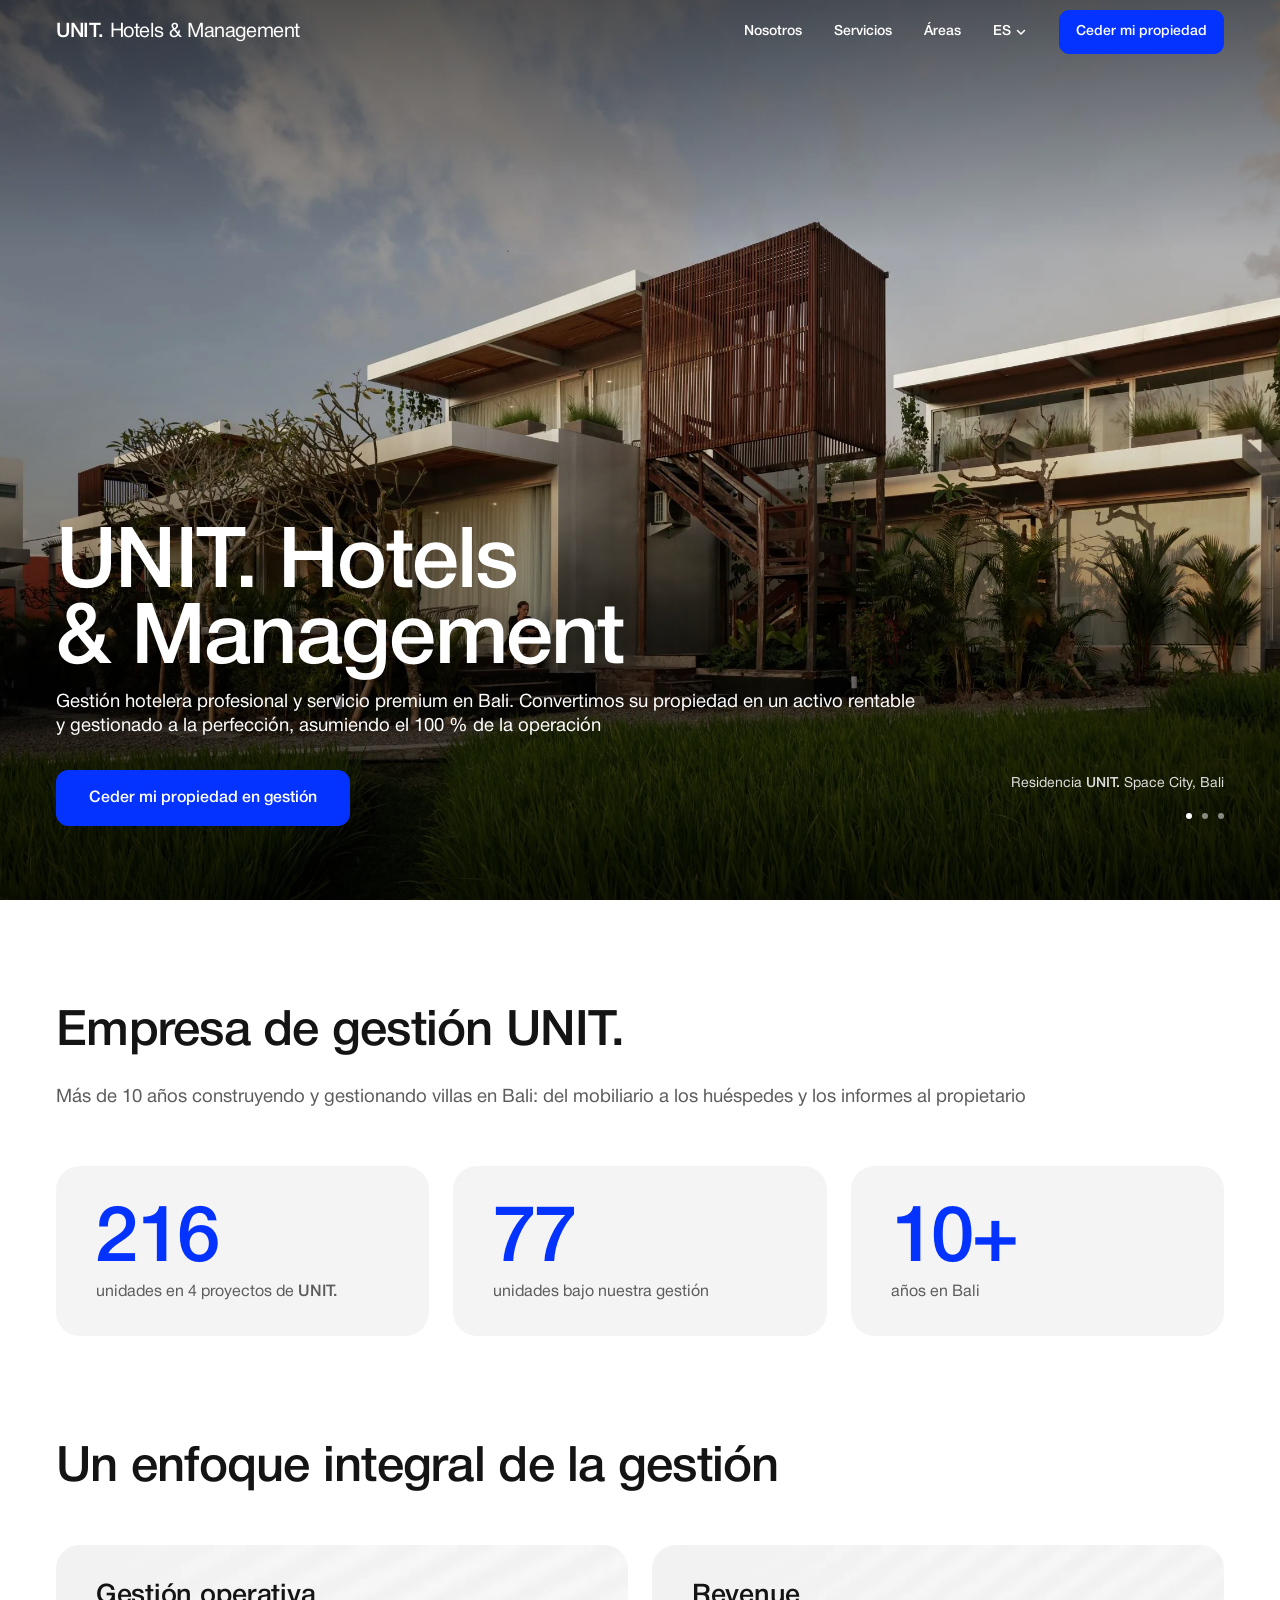
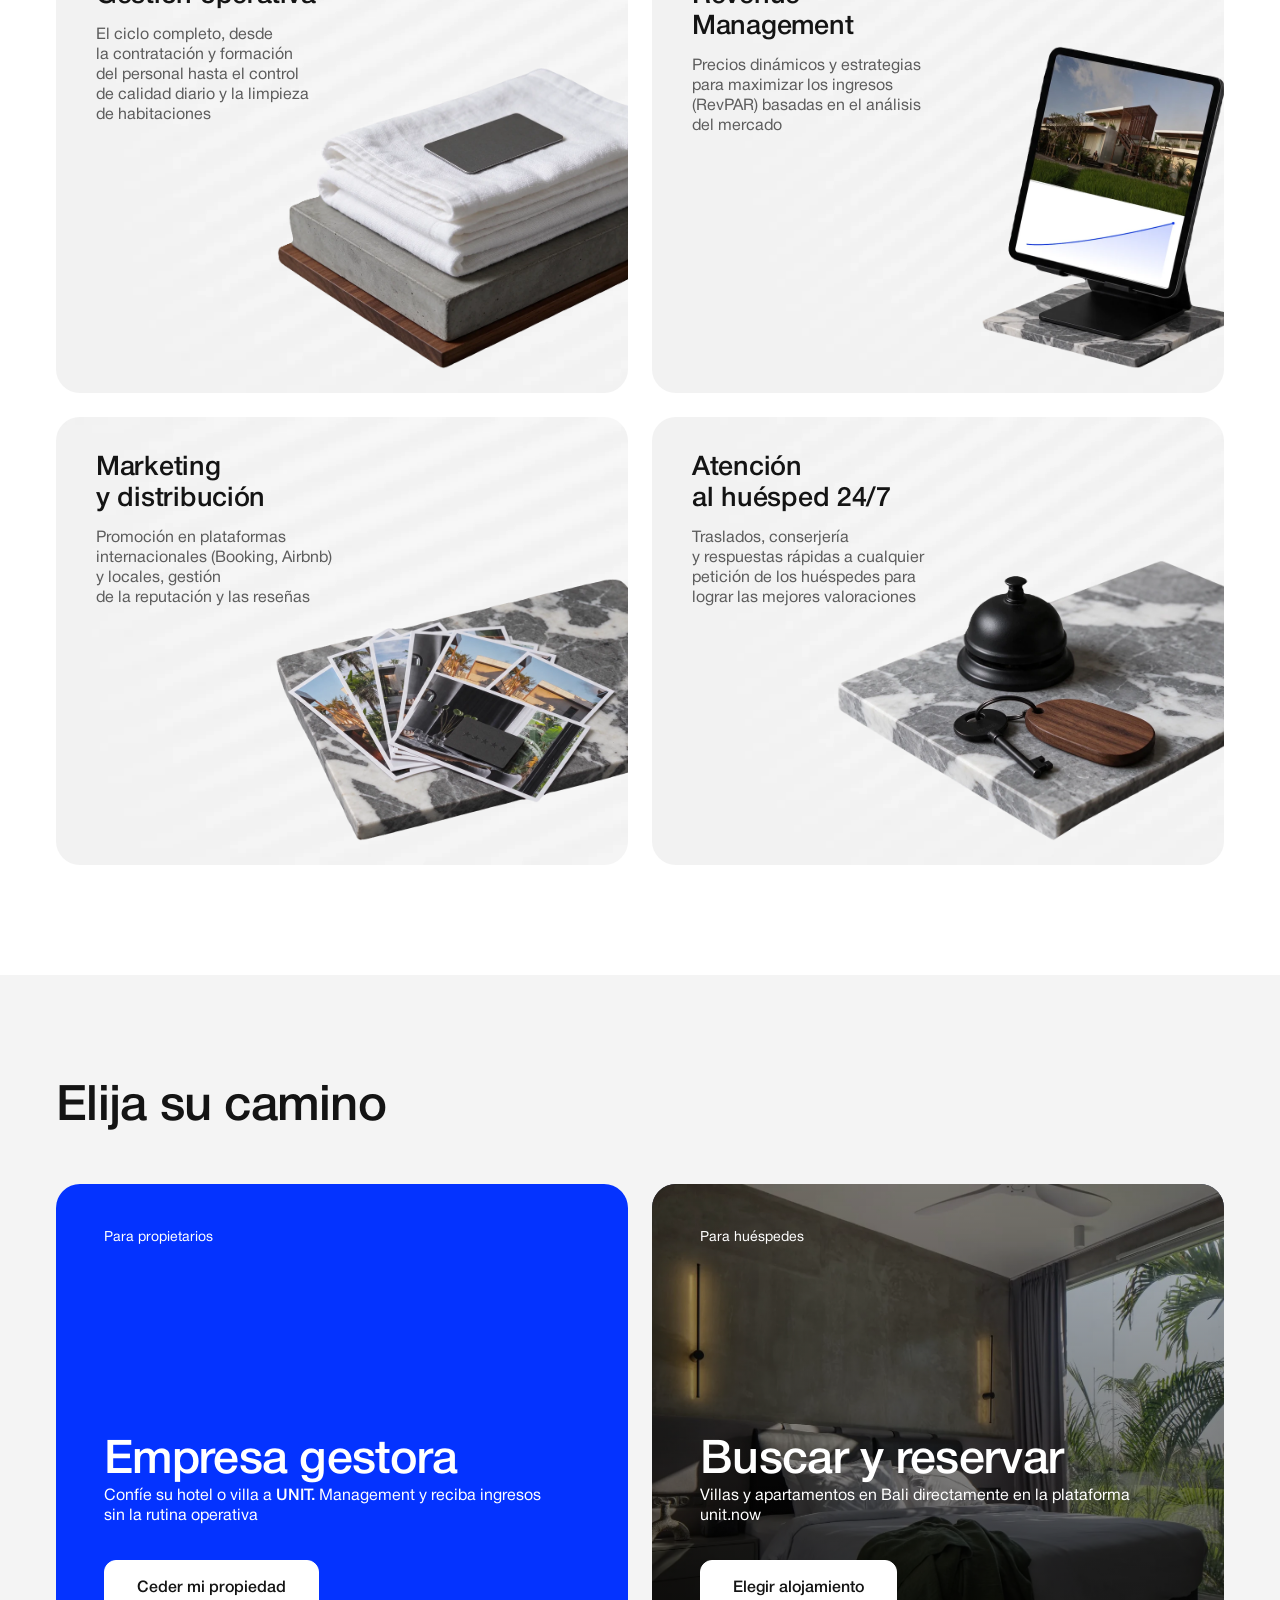
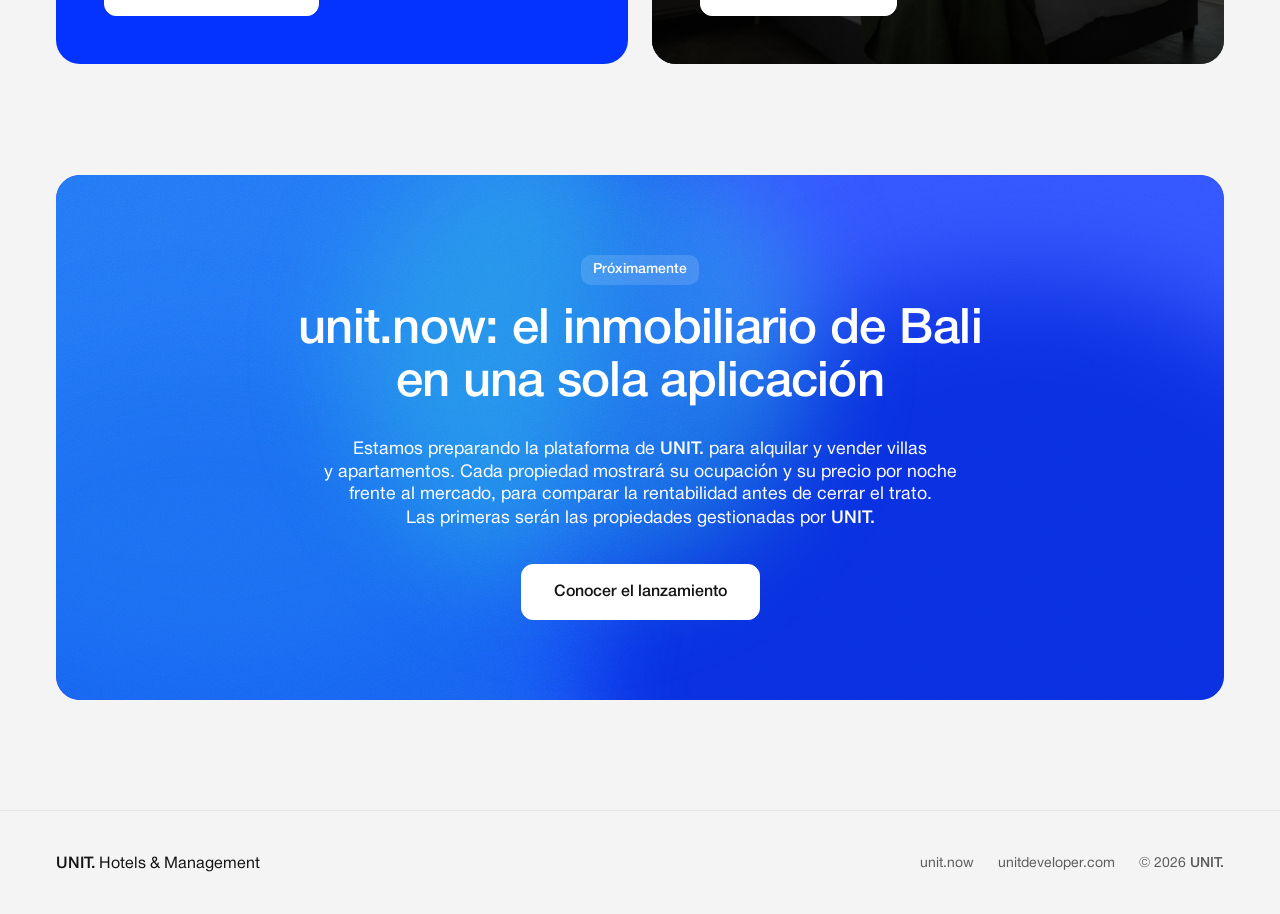
==== commit da0a3bb9: "Переход по якорю плавный: короткий блок встаёт целиком в своей рамке, высокий заголовком под шапку; " ====
--- a/es/index.html
+++ b/es/index.html
@@ -43,7 +43,7 @@
 <link rel="icon" href="data:image/svg+xml,%3Csvg xmlns=%27http://www.w3.org/2000/svg%27 viewBox=%270 0 32 32%27%3E%3Crect width=%2732%27 height=%2732%27 rx=%278%27 fill=%27%230433ff%27/%3E%3Ccircle cx=%2722%27 cy=%2722%27 r=%273%27 fill=%27%23fff%27/%3E%3C/svg%3E">
 <link rel="preload" href="../assets/fonts/hn-medium.woff2" as="font" type="font/woff2" crossorigin>
 <link rel="preload" href="../assets/fonts/hn-roman.woff2" as="font" type="font/woff2" crossorigin>
-<link rel="stylesheet" href="../assets/site.css?v=mwnu53j2">
+<link rel="stylesheet" href="../assets/site.css?v=mwnvbyjz">
 
 </head>
 <body>
@@ -108,32 +108,32 @@
       <div class="svc">
         <article class="svc-card svc-ops svc-1">
           <div class="svc-pic"><picture>
-            <source media="(max-width:599px)" srcset="../assets/img/svc-ops-m.webp?v=mwnu53j2" width="600" height="452">
-            <img src="../assets/img/svc-ops.webp?v=mwnu53j2" alt="" width="920" height="719" loading="lazy">
+            <source media="(max-width:599px)" srcset="../assets/img/svc-ops-m.webp?v=mwnvbyjz" width="600" height="452">
+            <img src="../assets/img/svc-ops.webp?v=mwnvbyjz" alt="" width="920" height="719" loading="lazy">
           </picture></div>
           <h3 class="t">Gestión operativa</h3>
           <p class="t">El ciclo completo, desde la contratación y formación del personal hasta el control de calidad diario y la limpieza de habitaciones</p>
         </article>
         <article class="svc-card svc-rev svc-2">
           <div class="svc-pic"><picture>
-            <source media="(max-width:599px)" srcset="../assets/img/svc-rev-m.webp?v=mwnu53j2" width="455" height="444">
-            <img src="../assets/img/svc-rev.webp?v=mwnu53j2" alt="" width="594" height="760" loading="lazy">
+            <source media="(max-width:599px)" srcset="../assets/img/svc-rev-m.webp?v=mwnvbyjz" width="455" height="444">
+            <img src="../assets/img/svc-rev.webp?v=mwnvbyjz" alt="" width="594" height="760" loading="lazy">
           </picture></div>
           <h3 class="t">Revenue Management</h3>
           <p class="t">Precios dinámicos y estrategias para maximizar los ingresos (RevPAR) basadas en el análisis del mercado</p>
         </article>
         <article class="svc-card svc-mkt svc-3">
           <div class="svc-pic"><picture>
-            <source media="(max-width:599px)" srcset="../assets/img/svc-mkt-m.webp?v=mwnu53j2" width="599" height="364">
-            <img src="../assets/img/svc-mkt.webp?v=mwnu53j2" alt="" width="960" height="650" loading="lazy">
+            <source media="(max-width:599px)" srcset="../assets/img/svc-mkt-m.webp?v=mwnvbyjz" width="599" height="364">
+            <img src="../assets/img/svc-mkt.webp?v=mwnvbyjz" alt="" width="960" height="650" loading="lazy">
           </picture></div>
           <h3 class="t">Marketing y distribución</h3>
           <p class="t">Promoción en plataformas internacionales (Booking, Airbnb) y locales, gestión de la reputación y las reseñas</p>
         </article>
         <article class="svc-card svc-guest svc-4">
           <div class="svc-pic"><picture>
-            <source media="(max-width:599px)" srcset="../assets/img/svc-guest-m.webp?v=mwnu53j2" width="698" height="481">
-            <img src="../assets/img/svc-guest.webp?v=mwnu53j2" alt="" width="959" height="660" loading="lazy">
+            <source media="(max-width:599px)" srcset="../assets/img/svc-guest-m.webp?v=mwnvbyjz" width="698" height="481">
+            <img src="../assets/img/svc-guest.webp?v=mwnvbyjz" alt="" width="959" height="660" loading="lazy">
           </picture></div>
           <h3 class="t">Atención al huésped 24/7</h3>
           <p class="t">Traslados, conserjería y respuestas rápidas a cualquier petición de los huéspedes para lograr las mejores valoraciones</p>
@@ -190,6 +190,6 @@
     </nav>
   </div>
 </footer>
-<script src="../assets/site.js?v=mwnu53j2" defer></script>
+<script src="../assets/site.js?v=mwnvbyjz" defer></script>
 </body>
 </html>
--- a/assets/site.css
+++ b/assets/site.css
@@ -240,3 +240,4 @@
 @media (max-width:1023px){.hero-caps{display:none}}
 @media (max-width:599px){.hero-dots{display:none}}
 @media (prefers-reduced-motion:reduce){.hero-slide,.hero-cap{transition:none}}
+.sec[tabindex="-1"]:focus{outline:none}
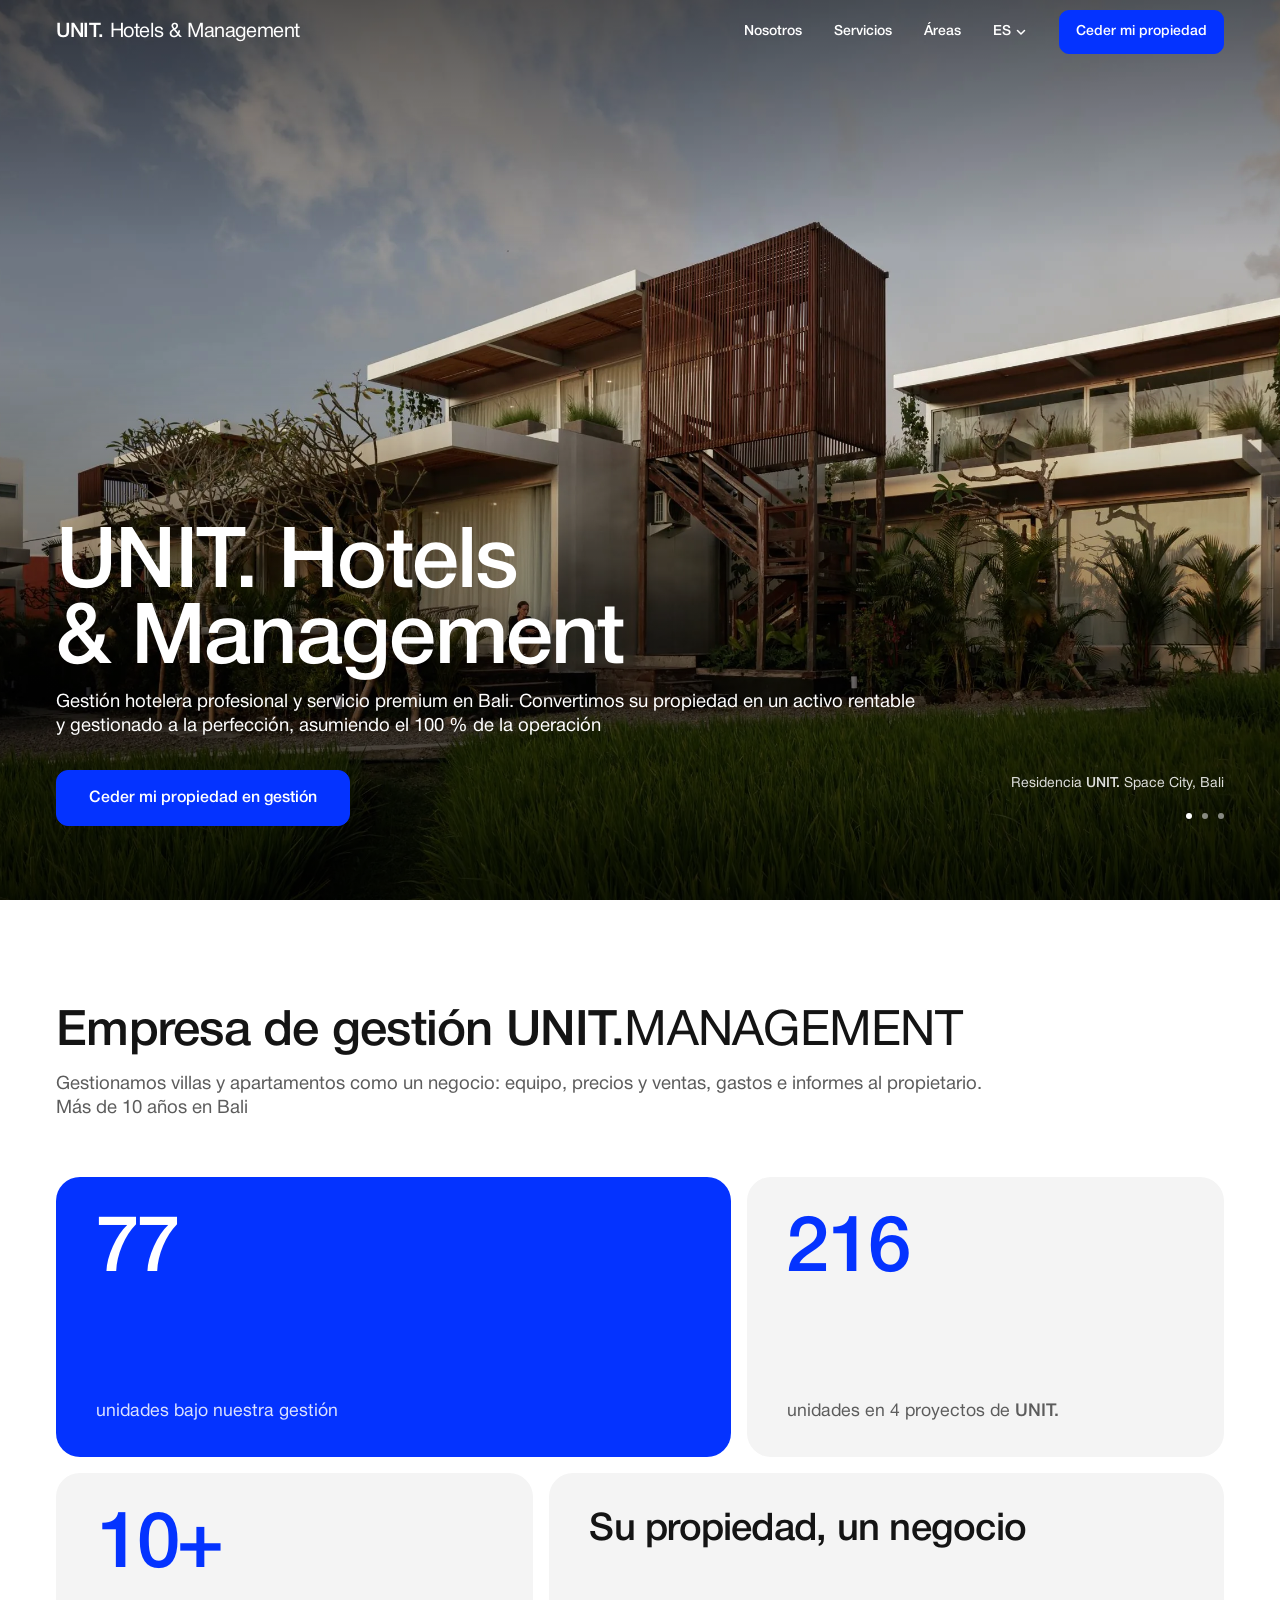
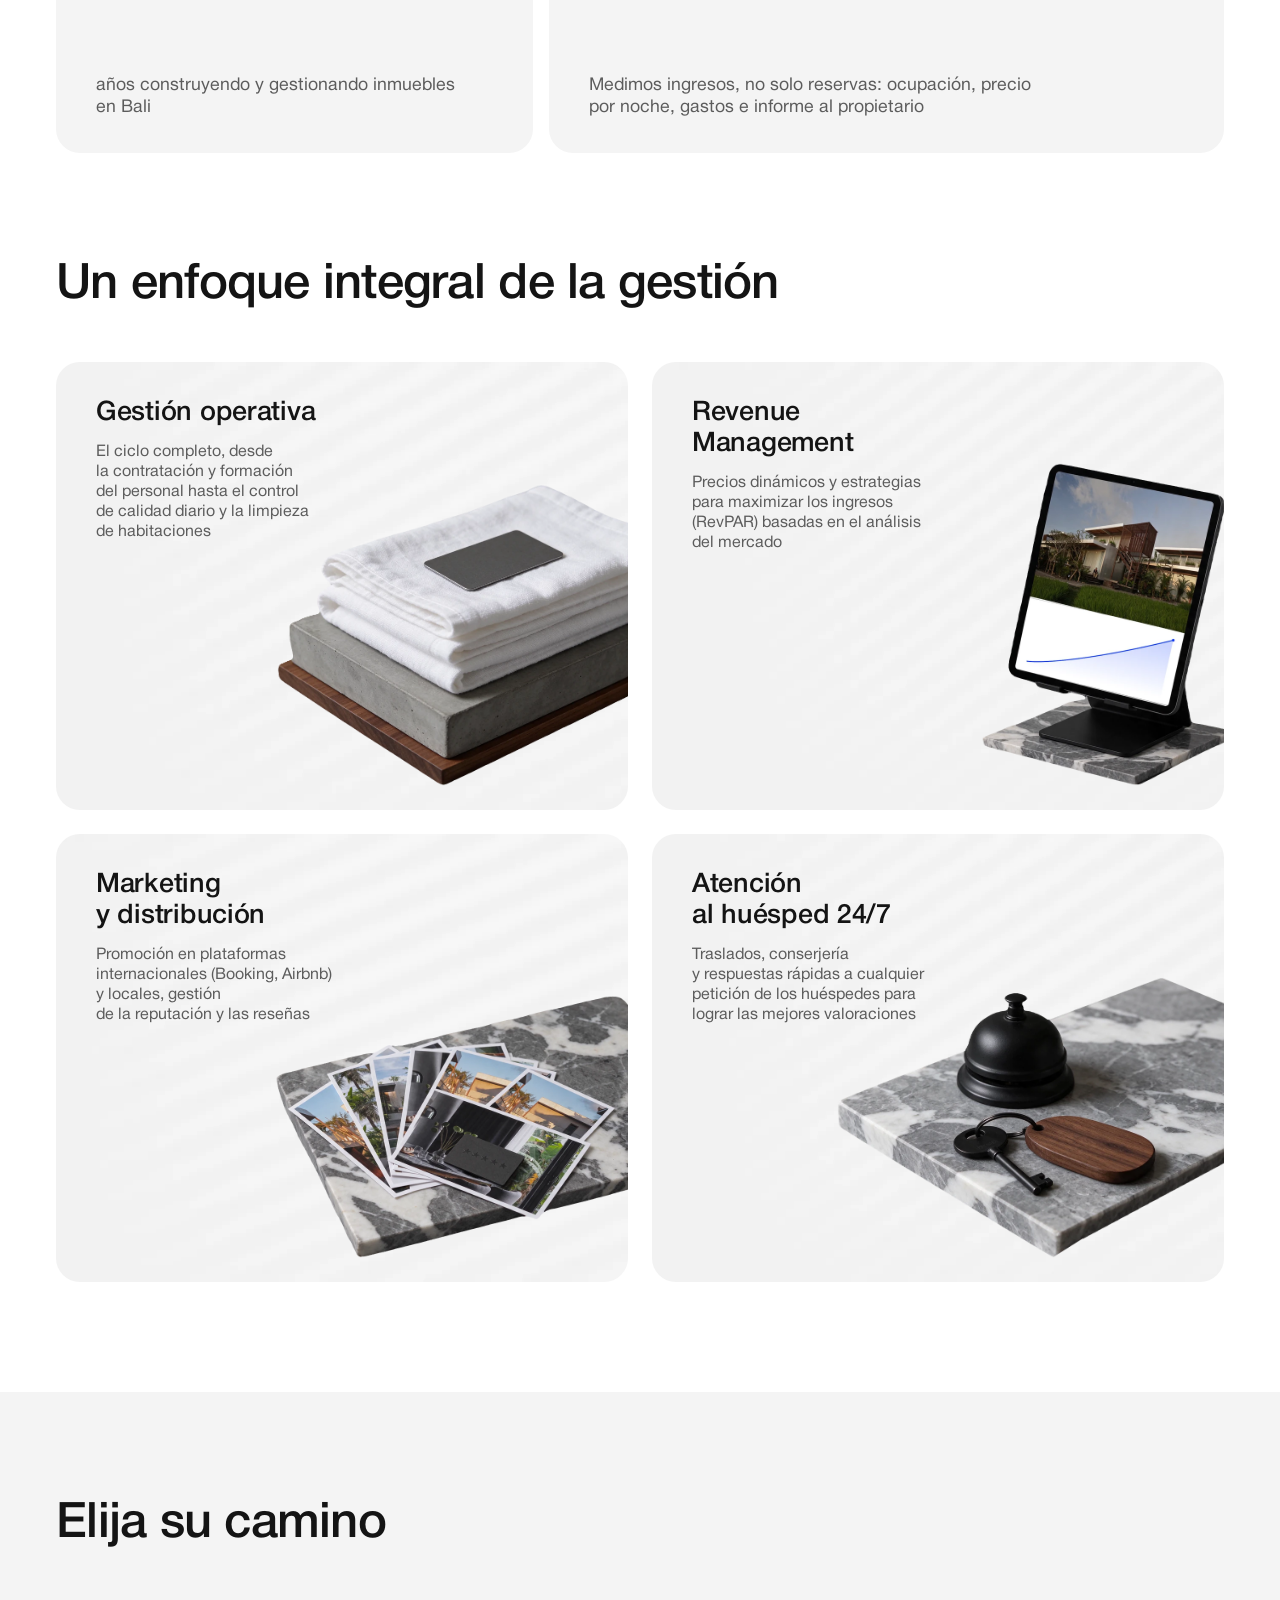
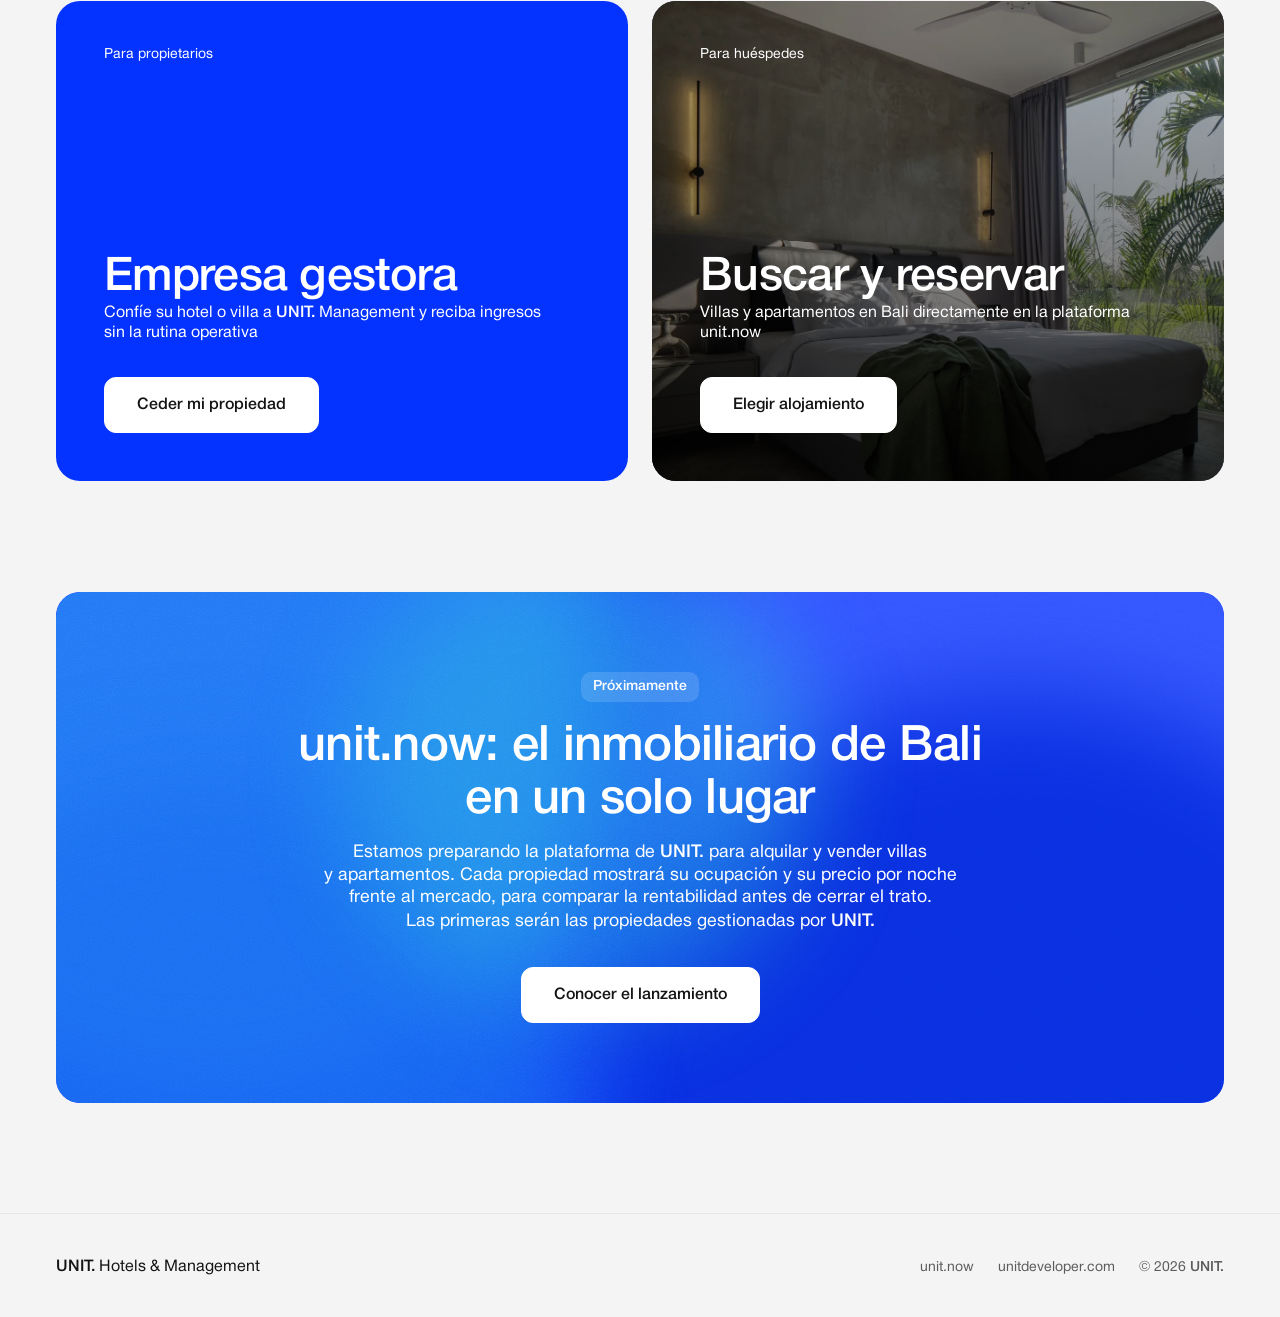
==== commit 807b0eef: "Блок «О компании»: UNIT.MANAGEMENT, бенто 2×2 про управление объектом как бизнесом; плашка unit.now " ====
--- a/es/index.html
+++ b/es/index.html
@@ -43,7 +43,7 @@
 <link rel="icon" href="data:image/svg+xml,%3Csvg xmlns=%27http://www.w3.org/2000/svg%27 viewBox=%270 0 32 32%27%3E%3Crect width=%2732%27 height=%2732%27 rx=%278%27 fill=%27%230433ff%27/%3E%3Ccircle cx=%2722%27 cy=%2722%27 r=%273%27 fill=%27%23fff%27/%3E%3C/svg%3E">
 <link rel="preload" href="../assets/fonts/hn-medium.woff2" as="font" type="font/woff2" crossorigin>
 <link rel="preload" href="../assets/fonts/hn-roman.woff2" as="font" type="font/woff2" crossorigin>
-<link rel="stylesheet" href="../assets/site.css?v=mwnvbyjz">
+<link rel="stylesheet" href="../assets/site.css?v=mwoxwlhr">
 
 </head>
 <body>
@@ -92,12 +92,13 @@
 
   <section class="sec about-sec" id="about">
     <div class="container">
-      <h2 class="t h2">Empresa de gestión <i class="u5">UNIT.</i></h2>
-      <p class="t about-lead">Más de 10 años construyendo y gestionando villas en Bali: del mobiliario a los huéspedes y los informes al propietario</p>
-      <ul class="stats">
-        <li class="stat"><b class="t stat-n">216</b><span class="t stat-l">unidades en 4 proyectos de <i class="u5">UNIT.</i></span></li>
-        <li class="stat"><b class="t stat-n">77</b><span class="t stat-l">unidades bajo nuestra gestión</span></li>
-        <li class="stat"><b class="t stat-n">10+</b><span class="t stat-l">años en Bali</span></li>
+      <h2 class="t h2">Empresa de gestión <i class="u5">UNIT.</i><span class="u4">MANAGEMENT</span></h2>
+      <p class="t about-lead">Gestionamos villas y apartamentos como un negocio: equipo, precios y ventas, gastos e informes al propietario. Más de 10 años en Bali</p>
+      <ul class="abento">
+        <li class="ab-card ab-1"><b class="t ab-n">77</b><span class="t ab-l">unidades bajo nuestra gestión</span></li>
+        <li class="ab-card ab-2"><b class="t ab-n">216</b><span class="t ab-l">unidades en 4 proyectos de <i class="u5">UNIT.</i></span></li>
+        <li class="ab-card ab-3"><b class="t ab-n">10+</b><span class="t ab-l">años construyendo y gestionando inmuebles en Bali</span></li>
+        <li class="ab-card ab-4"><h3 class="t ab-t">Su propiedad, un negocio</h3><p class="t ab-l">Medimos ingresos, no solo reservas: ocupación, precio por noche, gastos e informe al propietario</p></li>
       </ul>
     </div>
   </section>
@@ -108,32 +109,32 @@
       <div class="svc">
         <article class="svc-card svc-ops svc-1">
           <div class="svc-pic"><picture>
-            <source media="(max-width:599px)" srcset="../assets/img/svc-ops-m.webp?v=mwnvbyjz" width="600" height="452">
-            <img src="../assets/img/svc-ops.webp?v=mwnvbyjz" alt="" width="920" height="719" loading="lazy">
+            <source media="(max-width:599px)" srcset="../assets/img/svc-ops-m.webp?v=mwoxwlhr" width="600" height="452">
+            <img src="../assets/img/svc-ops.webp?v=mwoxwlhr" alt="" width="920" height="719" loading="lazy">
           </picture></div>
           <h3 class="t">Gestión operativa</h3>
           <p class="t">El ciclo completo, desde la contratación y formación del personal hasta el control de calidad diario y la limpieza de habitaciones</p>
         </article>
         <article class="svc-card svc-rev svc-2">
           <div class="svc-pic"><picture>
-            <source media="(max-width:599px)" srcset="../assets/img/svc-rev-m.webp?v=mwnvbyjz" width="455" height="444">
-            <img src="../assets/img/svc-rev.webp?v=mwnvbyjz" alt="" width="594" height="760" loading="lazy">
+            <source media="(max-width:599px)" srcset="../assets/img/svc-rev-m.webp?v=mwoxwlhr" width="455" height="444">
+            <img src="../assets/img/svc-rev.webp?v=mwoxwlhr" alt="" width="594" height="760" loading="lazy">
           </picture></div>
           <h3 class="t">Revenue Management</h3>
           <p class="t">Precios dinámicos y estrategias para maximizar los ingresos (RevPAR) basadas en el análisis del mercado</p>
         </article>
         <article class="svc-card svc-mkt svc-3">
           <div class="svc-pic"><picture>
-            <source media="(max-width:599px)" srcset="../assets/img/svc-mkt-m.webp?v=mwnvbyjz" width="599" height="364">
-            <img src="../assets/img/svc-mkt.webp?v=mwnvbyjz" alt="" width="960" height="650" loading="lazy">
+            <source media="(max-width:599px)" srcset="../assets/img/svc-mkt-m.webp?v=mwoxwlhr" width="599" height="364">
+            <img src="../assets/img/svc-mkt.webp?v=mwoxwlhr" alt="" width="960" height="650" loading="lazy">
           </picture></div>
           <h3 class="t">Marketing y distribución</h3>
           <p class="t">Promoción en plataformas internacionales (Booking, Airbnb) y locales, gestión de la reputación y las reseñas</p>
         </article>
         <article class="svc-card svc-guest svc-4">
           <div class="svc-pic"><picture>
-            <source media="(max-width:599px)" srcset="../assets/img/svc-guest-m.webp?v=mwnvbyjz" width="698" height="481">
-            <img src="../assets/img/svc-guest.webp?v=mwnvbyjz" alt="" width="959" height="660" loading="lazy">
+            <source media="(max-width:599px)" srcset="../assets/img/svc-guest-m.webp?v=mwoxwlhr" width="698" height="481">
+            <img src="../assets/img/svc-guest.webp?v=mwoxwlhr" alt="" width="959" height="660" loading="lazy">
           </picture></div>
           <h3 class="t">Atención al huésped 24/7</h3>
           <p class="t">Traslados, conserjería y respuestas rápidas a cualquier petición de los huéspedes para lograr las mejores valoraciones</p>
@@ -172,7 +173,7 @@
       <div class="news">
         <div class="flow" aria-hidden="true"><span class="flow-blobs"><i></i><i></i><i></i><i></i><i></i></span><span class="flow-grain"></span></div>
         <span class="news-tag">Próximamente</span>
-        <h2 class="t h2 news-t">unit.now: el inmobiliario de Bali en una sola aplicación</h2>
+        <h2 class="t h2 news-t">unit.now: el inmobiliario de Bali en un solo lugar</h2>
         <p class="t news-p">Estamos preparando la plataforma de <i class="u5">UNIT.</i> para alquilar y vender villas y apartamentos. Cada propiedad mostrará su ocupación y su precio por noche frente al mercado, para comparar la rentabilidad antes de cerrar el trato. Las primeras serán las propiedades gestionadas por <i class="u5">UNIT.</i></p>
         <a class="btn btn-white" href="https://unit.now">Conocer el lanzamiento</a>
       </div>
@@ -190,6 +191,6 @@
     </nav>
   </div>
 </footer>
-<script src="../assets/site.js?v=mwnvbyjz" defer></script>
+<script src="../assets/site.js?v=mwoxwlhr" defer></script>
 </body>
 </html>
--- a/assets/site.css
+++ b/assets/site.css
@@ -21,6 +21,7 @@
 i,em{font-style:normal}
 ul{list-style:none}
 .u5{font-weight:500}
+.u4{font-weight:400}
 .container{width:var(--container);margin-inline:auto}
 
 /* текст обрезан по заглавным и по базовой линии, как в Figma: отступы между блоками считаются от букв */
@@ -116,30 +117,39 @@
 
 /* о компании: стоит вплотную к услугам, поэтому снизу без своего отступа (ритм 120 один) */
 .about-sec{padding-bottom:0}
-.about-sec .h2{--mb:0}
+.about-sec .h2{--mb:0px}
+@media (max-width:374px){.about-sec .h2{--fs:28px;--lh:31px}}
 .about-lead{--fs:clamp(16px,15px + .278vw,19px);--lh:clamp(20px,18.67px + .37vw,24px);--mt:clamp(24px,21.33px + .741vw,32px);color:var(--ink-2);max-width:56em}
-.stats{display:grid;grid-template-columns:repeat(3,1fr);gap:24px;margin-top:64px}
-.stat{display:flex;flex-direction:column;padding:40px;border-radius:24px;background:var(--grey)}
-.stat-n{--fs:clamp(56px,40px + 2.963vw,96px);--lh:calc(var(--fs)*.9);font-weight:500;letter-spacing:-.03em;color:var(--blue)}
-.stat-l{--fs:16px;--lh:20px;--mt:24px;color:var(--ink-2)}
-@media (max-width:1023px){.stat{padding:32px}}
-@media (max-width:767px){.stats{grid-template-columns:1fr;gap:16px}}
-@media (max-width:599px){
-  .stats{margin-top:40px}
-  .stat{padding:32px 24px;border-radius:16px}
-  .stat-l{--mt:16px}
+.abento{display:grid;grid-template-columns:repeat(12,minmax(0,1fr));gap:16px;margin-top:64px}
+.ab-card{display:flex;flex-direction:column;justify-content:space-between;gap:24px;min-height:280px;padding:40px;border-radius:24px;background:var(--grey)}
+.ab-1,.ab-4{grid-column:span 7}
+.ab-2,.ab-3{grid-column:span 5}
+.ab-1{background:var(--blue);color:var(--white)}
+.ab-n{--fs:clamp(56px,40px + 2.963vw,96px);--lh:calc(var(--fs)*.9);font-weight:500;letter-spacing:-.03em;color:var(--blue)}
+.ab-t{--fs:clamp(28px,24px + 1.111vw,40px);--lh:calc(var(--fs)*1.05);font-weight:500;letter-spacing:-.02em}
+.ab-l{--fs:clamp(16px,15.33px + .185vw,18px);--lh:clamp(20px,19px + .278vw,23px);color:var(--ink-2);max-width:26em}
+.ab-1 .ab-n{color:var(--white)}
+.ab-1 .ab-l{color:rgba(255,255,255,.86)}
+@media (max-width:1023px){
+  .ab-card{min-height:240px;padding:32px}
+  .ab-1,.ab-2,.ab-3,.ab-4{grid-column:span 6}
+}
+@media (max-width:599px){
+  .abento{grid-template-columns:1fr;gap:8px;margin-top:40px}
+  .ab-1,.ab-2,.ab-3,.ab-4{grid-column:auto}
+  .ab-card{min-height:0;padding:24px;border-radius:16px;gap:16px}
 }
 
 /* пресс-релиз unit.now: синяя карточка с зернистым градиентом по центру, как подписка nuanu.city; стоит на фоне «Направлений» */
 .news-sec{background:var(--grey);padding-top:0}
 .news{position:relative;isolation:isolate;overflow:clip;display:flex;flex-direction:column;align-items:center;text-align:center;padding:80px clamp(24px,5.33px + 5.185vw,80px);border-radius:24px;background:var(--blue);color:var(--white)}
 .news-tag{display:inline-flex;align-items:center;height:30px;padding:0 12px;border-radius:10px;background:rgba(255,255,255,.14);font-size:14px;font-weight:500;line-height:14px;white-space:nowrap}
-.news-t{--mt:24px;--mb:0;max-width:760px}
+.news .news-t{--mt:24px;--mb:0px;max-width:760px}
 .news-p{--fs:clamp(16px,15.33px + .185vw,18px);--lh:clamp(20px,19px + .278vw,23px);--mt:32px;max-width:640px}
 .news .btn{margin-top:40px}
 .news :focus-visible{outline-color:var(--white)}
 @media (max-width:599px){
-  .news{padding:40px 24px;border-radius:16px}
+  .news{padding:32px 24px;border-radius:16px}
   .news-p{--mt:24px}
   .news .btn{margin-top:24px;width:100%}
 }
